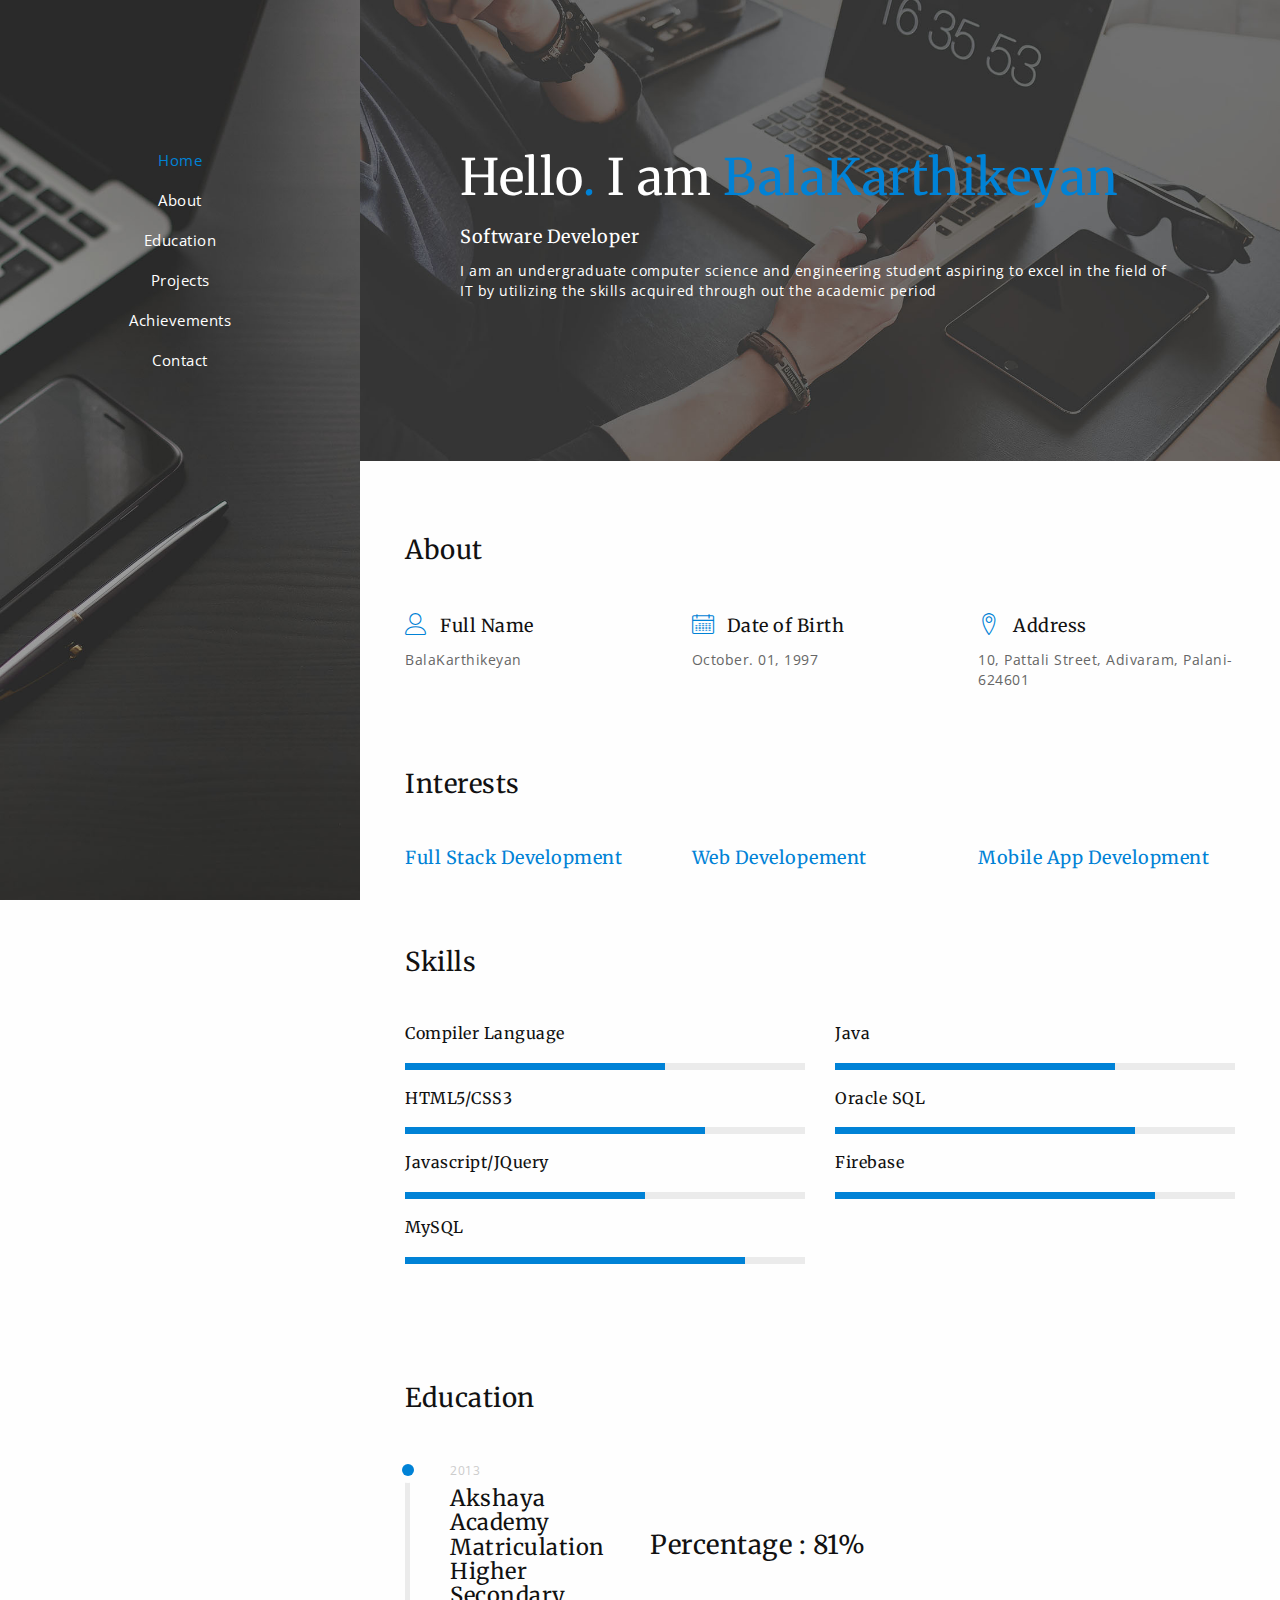
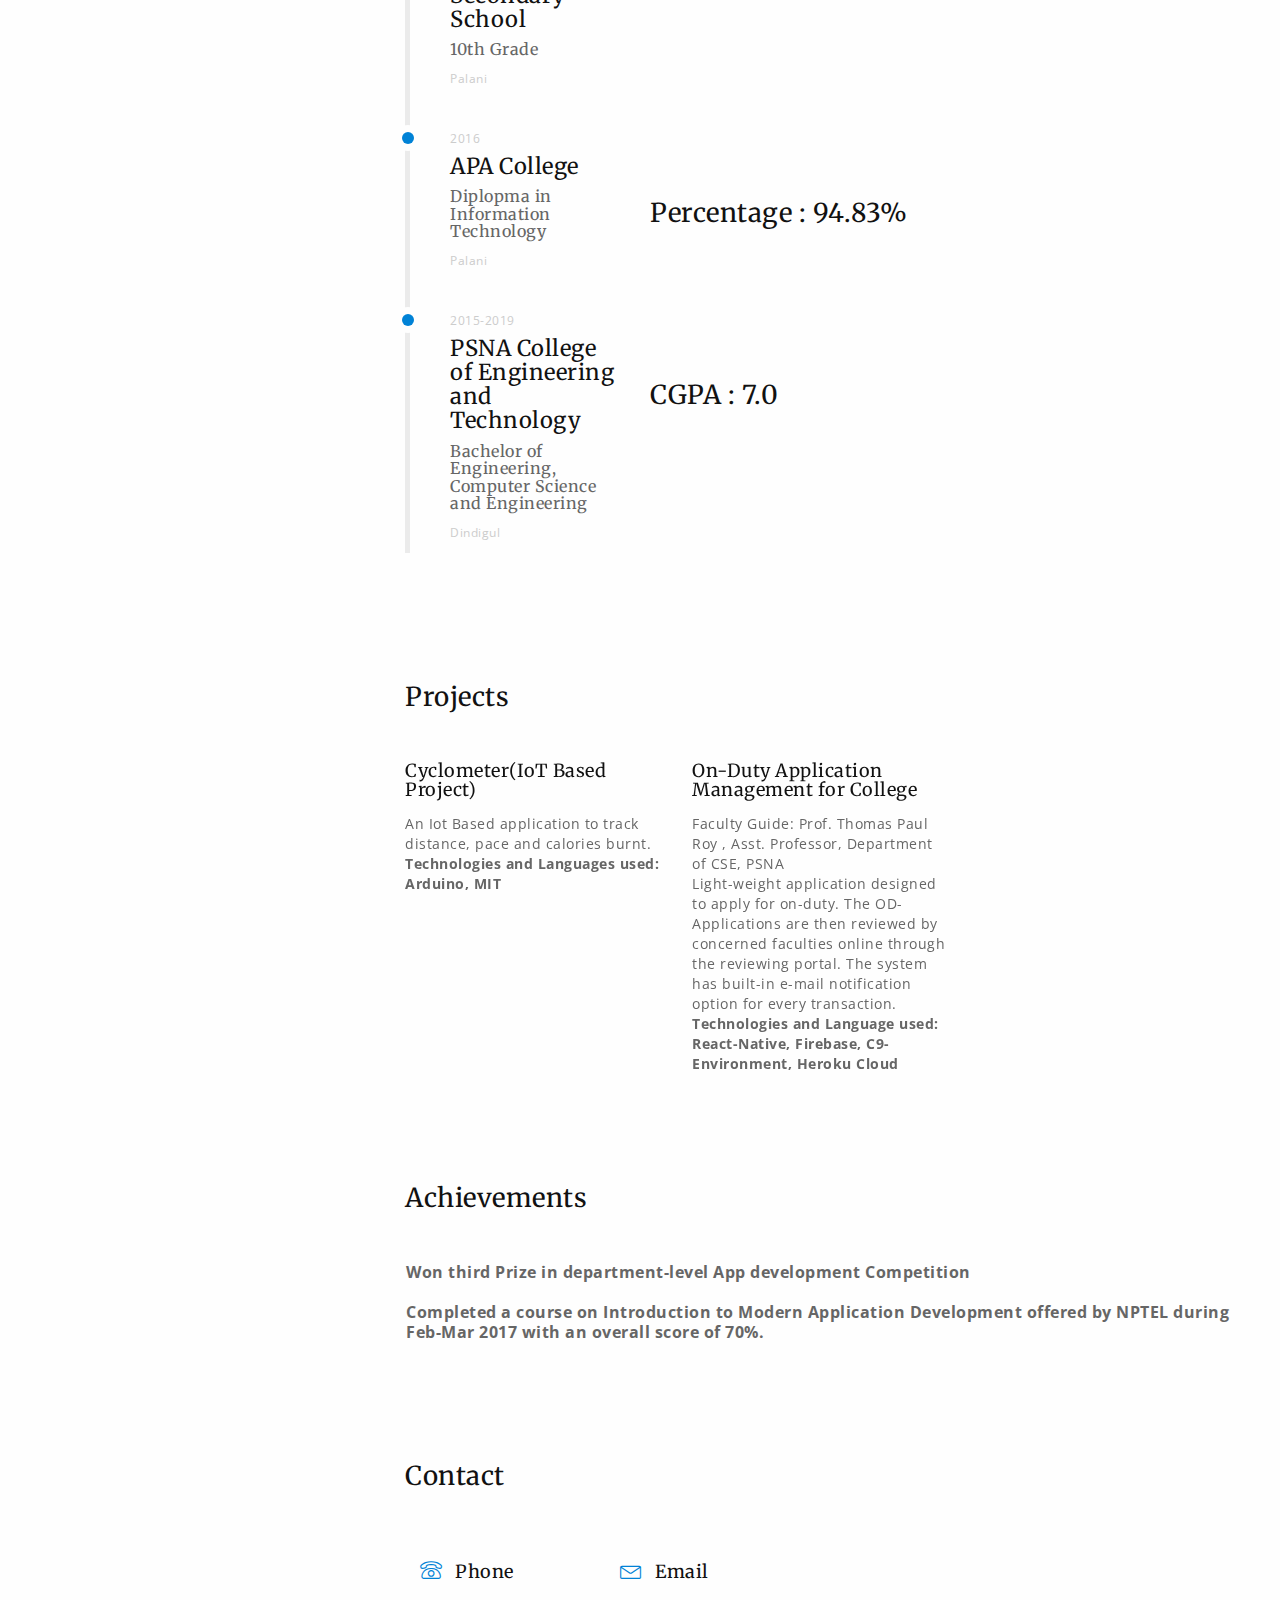
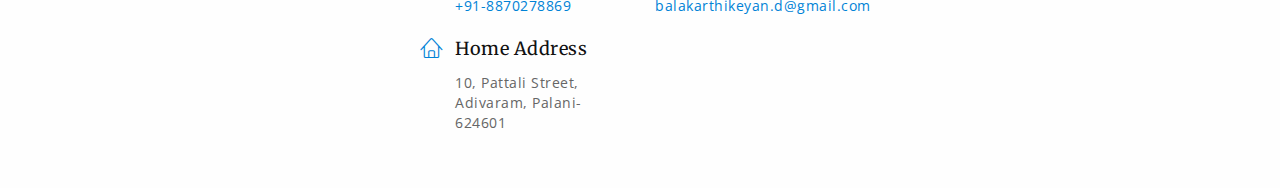
==== index.html @ 930b48aa "Add files via upload" ====
<!DOCTYPE html>
<html lang="en">

<head>

<meta charset="utf-8">
<meta http-equiv="X-UA-Compatible" content="IE=edge">
<meta name="viewport" content="width=device-width, initial-scale=1">
<meta name="description" content="My Resume">

<!-- favicon -->
<link rel="icon" href="images/favicon.png">
<!-- page title -->
<title>BalaKarthikeyan Portfolio</title>
<!-- bootstrap css -->
<link href="css/bootstrap.min.css" rel="stylesheet">
<!-- css -->
<link href="css/style.css" rel="stylesheet">
<link href="css/animate.css" rel="stylesheet">
<link href="css/owl.carousel.css" rel="stylesheet">
<link href="css/owl.theme.css" rel="stylesheet">
<!-- fonts -->
<link href="https://fonts.googleapis.com/css?family=Merriweather" rel="stylesheet">
<link href="https://fonts.googleapis.com/css?family=Open+Sans:400,700" rel="stylesheet">
<link href="css/font-awesome.min.css" rel="stylesheet" type="text/css">
<link href='fonts/FontAwesome.otf' rel='stylesheet' type='text/css'>
<link rel="stylesheet" href="css/linear-icons.css">

<!-- HTML5 shim and Respond.js for IE8 support of HTML5 elements and media queries -->
<!-- WARNING: Respond.js doesn't work if you view the page via file:// -->
<!--[if lt IE 9]>
    <script src="https://oss.maxcdn.com/html5shiv/3.7.2/html5shiv.min.js"></script>
    <script src="https://oss.maxcdn.com/respond/1.4.2/respond.min.js"></script>
<![endif]-->

</head>

<body class="main-demo">

<!-- wrapper -->
<div id="wrapper">

<!-- side navigation -->
<div id="sidebar-wrapper">
    <ul class="sidebar-nav">
        <li class="sidebar-brand">
            <a href="#"><img src="images/my-img.jpg" alt=""></a>
        </li>
        <li class="active">
            <a class="menu-item page-scroll" href="#home">Home</a>
        </li>
        <li>
            <a class="menu-item page-scroll" href="#about">About</a>
        </li>
        <li>
            <a class="menu-item page-scroll" href="#education">Education</a>
        </li>
        
        <li>
            <a class="menu-item page-scroll" href="#journal">Projects</a>
        </li>
        <li>
            <a class="menu-item page-scroll" href="#journal">Achievements</a>
        </li>
        <li>
            <a class="menu-item page-scroll" href="#contact">Contact</a>
        </li>
        
    </ul>
</div>
<!-- / side navigation -->


<!-- content -->
<div id="page-content-wrapper" class="header">
    <div class="container-fluid">
        <!-- header -->
        <div id="top" data-toggle="top"></div>
        <a href="#menu-toggle" id="menu-toggle"><i class="lnr lnr-menu"></i></a>
        <header id="home">
            <div class="header-content">
                <h2>Hello<span class="text-primary">.</span> I am <span class="text-primary">BalaKarthikeyan</span></h2>
                <h5>Software Developer</h5>
                <p>I am an undergraduate computer science and engineering student aspiring to excel in the field of IT by utilizing the skills acquired through out the academic period</p>
            </div>
        </header>
        <!-- / header -->

        <!-- about -->
        <section id="about">
            <div class="container">
                <div class="page-header space-left">
                    <h3>About<span class="text-primary"></span></h3>
                </div>
                <div class="row">
                    <div class="col-md-4 feature-left space-bottom">
                        <div class="feature block">
                            <div class="feature-icon">
                                <i class="lnr lnr-user"></i>
                            </div>
                            <h5>Full Name</h5>
                        </div>
                        <p>BalaKarthikeyan</p>
                      </div><!-- / feature -->

                      <div class="col-md-4 feature-left space-bottom">
                        <div class="feature block">
                            <div class="feature-icon">
                                <i class="lnr lnr-calendar-full"></i>
                            </div>
                            <h5>Date of Birth</h5>
                        </div>
                        <p>October. 01, 1997</p>
                      </div><!-- / feature -->

                      <div class="col-md-4 feature-left space-bottom">
                        <div class="feature block">
                            <div class="feature-icon">
                                <i class="lnr lnr-map-marker"></i>
                            </div>
                            <h5>Address</h5>
                        </div>
                        <p>10, Pattali Street, Adivaram, Palani-624601</p>
                      </div><!-- / feature -->

                </div><!-- / row -->
                <!-- / features -->

                <!-- awards -->
                <div class="page-header space-left">
                    <h3>Interests<span class="text-primary"></span></h3>
                </div>
                <div class="row">
                    <div class="col-md-4">
                        <div class="award">
                            <h5 class="text-primary">Full Stack Development</h5>
                            
                        </div>
                    </div><!-- / award -->

                    <div class="col-md-4">
                        <div class="award">
                            <h5 class="text-primary">Web Developement</h5>
                            
                        </div>
                    </div><!-- / award -->

                    <div class="col-md-4">
                        <div class="award">
                            <h5 class="text-primary">Mobile App Development</h5>
                            
                        </div>
                    </div><!-- / award -->
                </div><!-- / row -->
                <!-- / awards -->

                <!-- facts -->
                
                <!-- / facts -->

                <!-- skills -->
                <div id="skills">
                    <div class="page-header space-left">
                        <h3>Skills<span class="text-primary"></span></h3>
                    </div>
                    <div class="row">
                        <!-- progress-bars left -->
                        <div class="col-sm-6">
                            <h6 class="progress-title">Compiler Language</h6>
                            <div class="progress">
                                <div class="progress-bar progress-bar-primary animated fadeInLeft" role="progressbar" aria-valuenow="90" aria-valuemin="0" aria-valuemax="100" style="width: 65%">
                                </div>
                            </div><!-- / progress -->

                            <h6 class="progress-title">HTML5/CSS3</h6>
                            <div class="progress">
                                <div class="progress-bar progress-bar-primary animated fadeInLeft" role="progressbar" aria-valuenow="85" aria-valuemin="0" aria-valuemax="100" style="width: 75%">
                                </div>
                            </div><!-- / progress -->

                            <h6 class="progress-title">Javascript/JQuery</h6>
                            <div class="progress">
                                <div class="progress-bar progress-bar-primary animated fadeInLeft" role="progressbar" aria-valuenow="85" aria-valuemin="0" aria-valuemax="100" style="width: 60%">
                                </div>
                            </div><!-- / progress -->
                            <h6 class="progress-title">MySQL</h6>
                            <div class="progress">
                                <div class="progress-bar progress-bar-primary animated fadeInLeft" role="progressbar" aria-valuenow="85" aria-valuemin="0" aria-valuemax="100" style="width: 85%">
                                </div>
                            </div><!-- / progress -->
                        </div>
                        <!-- / progress-bars left -->

                        <!-- progress-bars right -->
                        <div class="col-sm-6">
                            <h6 class="progress-title">Java</h6>
                            <div class="progress">
                                <div class="progress-bar progress-bar-primary animated fadeInLeft" role="progressbar" aria-valuenow="70" aria-valuemin="0" aria-valuemax="100" style="width: 70%">
                                </div>
                            </div><!-- / progress -->

                  

                            <h6 class="progress-title">Oracle SQL</h6>
                            <div class="progress">
                                <div class="progress-bar progress-bar-primary animated fadeInLeft" role="progressbar" aria-valuenow="85" aria-valuemin="0" aria-valuemax="100" style="width: 75%">
                                </div>
                            </div>
							
							
							
                            <h6 class="progress-title">Firebase</h6>
                            <div class="progress">
                                <div class="progress-bar progress-bar-primary animated fadeInLeft" role="progressbar" aria-valuenow="60" aria-valuemin="0" aria-valuemax="100" style="width: 80%">
                                </div>
                            </div><!-- / progress -->
                        </div>
                        <!-- / progress-bars right -->
                    </div><!-- / row -->
                </div>
                <!-- / skills -->
            </div><!-- / container -->
        </section>
        <!-- / about -->

        <!-- education -->
        <section id="education">
            <div class="container">
                <div class="page-header">
                    <h3>Education<span class="text-primary"></span></h3>
                </div>
                <div class="timeline  border-color">

                    <div class="timeline-item">
                        <div class="timeline-point  off-timeline-point  point-color"></div>
                        <div class="row">
                            <div class="col-md-3 timeline-info">
                                <p class="timeline-date">2013</p>
                                <h4 class="timeline-com">Akshaya Academy Matriculation Higher Secondary School</h4>
                                <h6 class="timeline-role">10th Grade</h6>
                                <p class="timeline-location">Palani</p>
                            </div><!-- / timeline-info -->
                            <div class="col-md-9 timeline-details">
                                <p><br><br><br>
                                <h3>Percentage : 81%</h3>
                                </p>
                            </div><!-- / timeline-details -->
                        </div><!-- / row -->
                    </div><!-- / timeline-item -->

                    <div class="timeline-item">
                        <div class="timeline-point  off-timeline-point  point-color"></div>
                        <div class="row">
                            <div class="col-md-3 timeline-info">
                                <p class="timeline-date">2016</p>
                                <h4 class="timeline-com">APA College</h4>
                                <h6 class="timeline-role">Diplopma in Information Technology</h6>
                                <p class="timeline-location">Palani</p>
                            </div><!-- / timeline-info -->
                            <div class="col-md-9 timeline-details">
                                <p><br><br><br>
                                    <h3>Percentage : 94.83%</h3>
                                </p>
                            </div><!-- / timeline-details -->
                        </div><!-- / row -->
                    </div><!-- / timeline-item -->

                    <div class="timeline-item">
                        <div class="timeline-point  off-timeline-point  point-color"></div>
                        <div class="row">
                            <div class="col-md-3 timeline-info">
                                <p class="timeline-date">2015-2019</p>
                                <h4 class="timeline-com">PSNA College of Engineering and Technology</h4>
                                <h6 class="timeline-role">Bachelor of Engineering, Computer Science and Engineering</h6>
                                <p class="timeline-location">Dindigul</p>
                            </div><!-- / timeline-info -->
                            <div class="col-md-9 timeline-details">
                                <p><br><br><br>
                                    <h3>CGPA : 7.0</h3>
                                </p>
                            </div><!-- / timeline-details -->
                        </div><!-- / row -->
                    </div><!-- / timeline-item -->

                </div><!-- / timeline -->
            </div><!-- / container -->
        </section>
        <!-- / education -->

        


        <!-- journal -->
        <section id="journal">
            <div class="container">
                <div class="page-header space-left">
                    <h3>Projects<span class="text-primary"></span></h3>
                </div>
                <div id="posts-carousel" class="owl-carousel">
                    <div class="blog block carousel-post">
                        
                        <h5>Cyclometer(IoT Based Project)</h5>
                        <p>An Iot Based application to track distance, pace and calories burnt.
                            <br><b>Technologies and Languages used: Arduino, MIT </b>
                            </p>
                        
                    </div><!-- / carousel-post -->

                    <div class="blog block carousel-post">
                        <h5>On-Duty Application Management for College</h5>
                        <p> Faculty Guide: Prof. Thomas Paul Roy , Asst. Professor, Department of CSE, PSNA<br>
                            Light-weight application designed to apply for on-duty. The OD-Applications are then reviewed by concerned faculties online through the reviewing portal. The system has built-in e-mail notification option for every transaction.
                            <br><b>Technologies and Language used: React-Native, Firebase, C9-Environment, Heroku Cloud</b>
                        </p>
                    
                    </div><!-- / carousel-post -->

                    
                </div><!-- / posts-carousel -->
            </div><!-- / container -->
        </section>
        <!-- / journal -->

        <section id="Achievements">
            <div class="container">
                <div class="page-header space-left">
                    <h3>Achievements<span class="text-primary"></span></h3>
                </div>
                    <ul type="bullet">
                        <li><b>Won third Prize in department-level App development Competition</li>
                        <br>
                        <li>Completed a course on Introduction to Modern Application Development offered by NPTEL during Feb-Mar 2017 with an overall score of <b>70%.</b></li>
                    </ul>
            </div><!-- / container -->
        </section>

        <!-- contact -->
        <section id="contact">
            <div class="container">
                <div class="page-header space-left">
                    <h3>Contact<span class="text-primary"></span></h3>
                </div>
                <div class="row">
                    <div class="col-md-6 space-bottom">
                       

                        

                        <div class="row">
                            <div class="col-sm-6 feature-left space-top">
                                <div class="feature block">
                                    <div class="feature-icon">
                                        <i class="lnr lnr-phone"></i>
                                    </div>
                                    <h5>Phone</h5>
                                    <a href="tel:+918870278869">+91-8870278869</a>
                                </div><!-- / feature-block -->
                            </div><!-- / col-md-6 feature-left -->

                            <div class="col-sm-6 feature-left space-top">
                                <div class="feature block">
                                    <div class="feature-icon">
                                        <i class="lnr lnr-envelope"></i>
                                    </div>
                                    <h5>Email</h5>
                                    <a href="mailto:balakarthikeyan.d@gmail.com" class="contact-info-text">balakarthikeyan.d@gmail.com</a>
                                </div><!-- / feature-block -->
                            </div><!-- / col-md-6 feature-left -->
                        </div><!-- / row -->

                        <div class="row">
                            <div class="col-sm-6 feature-left space-top">
                                <div class="feature block">
                                    <div class="feature-icon">
                                        <i class="lnr lnr-home"></i>
                                    </div>
                                    <h5>Home Address</h5>
                                    <p>10, Pattali Street, Adivaram, Palani-624601</p>
                                </div><!-- / feature-block -->
                            </div><!-- / col-md-6 feature-left -->

                            
                        </div><!-- / row -->
                
                    </div><!-- / col-md-6 -->

                    <div class="col-md-6">
                        <!-- contact form-->
                        <!-- / contact form -->
                    </div><!-- / col-md-6 -->
                </div><!-- / row -->
            </div><!-- / container -->
        </section>
        <!-- / contact -->

        <footer>
            <div class="container">
                
                    <span class="social pull-right">
                       
                    </span>
                </p>
            </div><!-- / container -->
        </footer><!-- / light-footer -->

        <!-- scroll to top -->
        <a href="#top" class="scroll-to-top page-scroll is-hidden" data-nav-status="toggle"><i class="fa fa-angle-up"></i></a>
        <!-- / scroll to top -->

    </div><!-- / container-fluid -->
</div><!-- / page-content-wrapper -->

</div><!-- / wrapper -->

<!-- javascript -->
<script src="js/jquery.min.js"></script>
<script src="js/bootstrap.min.js"></script>
<script src="js/jquery.easing.min.js"></script>

<!-- menu toggle script -->
<script>
    $("#menu-toggle").click(function(e) {
        e.preventDefault();
        $("#wrapper").toggleClass("toggled");
    });
</script>
<!-- / menu toggle script -->

<!-- nav scroll -->
<script src="js/scrolling-nav.js"></script>
<script>
$(".sidebar-nav a").on("click", function(){
   $(".sidebar-nav").find(".active").removeClass("active");
   $(this).parent().addClass("active");
});
</script>
<!-- / nav scroll -->

<!-- contact form -->
<script src="js/validator.min.js" type="text/javascript"></script>
<script src="js/form-scripts.js" type="text/javascript"></script>
<!-- / contact form -->

<!-- facts counter -->
<script src="js/jquery.countTo.js"></script>
 <script type="text/javascript">
      $('.timer').countTo({
        refreshInterval: 60,
        formatter: function (value, options) {
          return value.toFixed(options.decimals);
        },
      });
</script>
<!-- / facts counter -->

<!-- portfolio script -->
<script src="js/jquery.shuffle.min.js"></script>
<script src="js/custom.js"></script>
<!-- / portfolio script -->

<!-- posts carousel -->
<script src="js/owl.carousel.min.js"></script>
<script>
    $(document).ready(function() {
      $("#posts-carousel").owlCarousel({
        items : 3,
        itemsDesktop : [1199,3],
        itemsDesktopSmall : [979,3]
      });

    });
</script>
<!-- / posts carousel -->

<!-- hide nav -->
<script src="js/hide-nav.js"></script>
<!-- / hide nav -->

<!-- / javascript -->
</body>

</html>
---- css/style.css ----
/* Typography */
h1, h2, h3, h4, h5, h6 {
  color: #111111;
  font-family: "Merriweather", serif;
  font-weight: 400;
  letter-spacing: 0.5px;
  margin-top: 0;
}

h1 {
  font-size: 36px;
  margin-bottom: 24px;
}

h2 {
  font-size: 30px;
  margin-bottom: 22px;
}

h3 {
  font-size: 26px;
  margin-bottom: 20px;
}

h4 {
  font-size: 22px;
  margin-bottom: 18px;
}

h5 {
  font-size: 18px;
  margin-bottom: 14px;
}

h6 {
  font-size: 16px;
  margin-bottom: 12px;
}

a {
  color: #0082d6;
  -moz-transition: 0.2s ease-in;
  -o-transition: 0.2s ease-in;
  -webkit-transition: 0.2s ease-in;
  -ms-transition: 0.2s ease-in;
  transition: 0.2s ease-in;
  letter-spacing: 0.5px;
  font-weight: 400;
  outline: 0 !important;
}
a:hover, a:active, a:focus {
  color: #0266a7;
  text-decoration: none;
}

p {
  font-family: "Open Sans", sans-serif;
  font-weight: 400;
  font-size: 14px;
  line-height: 20px;
  color: #666666;
  letter-spacing: 0.5px;
  margin-bottom: 10px;
}

ul {
  list-style: none;
  padding: 0;
}

ul, ol {
  padding-left: 16px;
  margin-top: 0;
  margin-bottom: 20px;
}

.list-featured {
  list-style: none;
  padding: 0;
}

.list-featured li {
  position: relative;
  padding-left: 14px;
  margin-bottom: 7px;
}

.list-featured li:before {
  position: absolute;
  display: block;
  content: "";
  width: 6px;
  height: 6px;
  border-radius: 50%;
  left: 0;
  top: 7px;
  background-color: #0082d6;
}

ol li {
  margin-bottom: 7px;
}

li {
  color: #666666;
  font-size: 16px;
  line-height: 20px;
  letter-spacing: 0.5px;
}

blockquote {
  border-left: 5px solid #ebebeb;
}

blockquote p {
  font-size: 16px;
  font-weight: 400;
}

cite {
  color: #cccccc;
  font-size: 14px;
}

strong {
  font-weight: 700;
}

.text-uppercase {
  text-transform: uppercase;
}

.lead {
  font-size: 18px;
}

.text-sm {
  font-size: 12px;
}

.text-xs {
  font-size: 10px;
}

.text-left {
  text-align: left;
}

.text-center {
  text-align: center;
}

.text-right {
  text-align: right;
}

.text-default {
  color: #333333;
}

.text-primary {
  color: #0082d6;
}

.text-success {
  color: #26ae46;
}

.text-info {
  color: #0072bc;
}

.text-warning {
  color: #e98b1c;
}

.text-danger {
  color: #e80606;
}

.bg-default {
  color: white;
  background: #333333;
  padding: 3px 4px;
}

.bg-primary {
  color: white;
  background: #0082d6;
  padding: 3px 4px;
}

.bg-success {
  color: white;
  background: #26ae46;
  padding: 3px 4px;
}

.bg-info {
  color: white;
  background: #0072bc;
  padding: 3px 4px;
}

.bg-warning {
  color: white;
  background: #e98b1c;
  padding: 3px 4px;
}

.bg-danger {
  color: white;
  background: #e80606;
  padding: 3px 4px;
}

/* / End Typography */
/* Base CSS */
body {
  color: #666666;
  background: #fefefe;
  font-family: "Open Sans", sans-serif;
  font-weight: 400;
  font-size: 14px;
  line-height: 20px;
  letter-spacing: 0.5px;
  min-height: 500px;
}

html, body {
  height: 100%;
  margin: 0;
}

.row {
  margin-right: 0;
  margin-left: 0;
}

.container-fluid {
  padding: 0;
}

img {
  width: 100%;
  max-width: 100%;
  display: block;
  margin-left: auto;
  margin-right: auto;
}

.page-header {
  font-size: 30px;
  font-weight: 700;
  border: none;
  padding-top: 50px;
  margin: 0 0 20px 0;
}

.page-header.wsub {
  margin-bottom: 0;
}

.page-header.wsub h2 {
  margin-bottom: 0;
}

.sub-title {
  color: #111111;
  font-size: 24px;
  font-weight: 400;
}

.space-top {
  margin-top: 20px !important;
}

.space-top-2x {
  margin-top: 40px !important;
}

.space-bottom {
  margin-bottom: 20px !important;
}

.space-bottom-2x {
  margin-bottom: 40px !important;
}

.space-left {
  padding-left: 15px !important;
}

.space-left-2x {
  padding-left: 30px !important;
}

.space-right {
  padding-right: 15px !important;
}

.space-right-2x {
  padding-right: 30px !important;
}

.space-25 {
  margin: 12.5px 0;
  line-height: 0;
}

.space-50 {
  margin: 25px 0;
  line-height: 0;
}

.space-100 {
  margin: 50px 0;
  line-height: 0;
}

.space-200 {
  margin: 100px 0;
  line-height: 0;
}

.no-margin {
  margin: 0 !important;
}

.no-padding {
  padding: 0 !important;
}

a:focus {
  outline: none !important;
}

.btn {
  white-space: nowrap;
}

.btn-social {
  white-space: nowrap;
}

.btn-primary {
  color: #0082d6;
  background: transparent;
  border: 2px solid #0082d6;
  border-radius: 50px;
}

.btn:focus {
  outline: none !important;
}

.btn-social:focus {
  outline: none !important;
}

input:focus {
  outline: none !important;
}

/* Buttons */
.btn {
  font-weight: 400;
  font-size: 13px;
  letter-spacing: 0.5px;
  -moz-transition: 0.2s ease-in;
  -o-transition: 0.2s ease-in;
  -webkit-transition: 0.2s ease-in;
  -ms-transition: 0.2s ease-in;
  transition: 0.2s ease-in;
  border-radius: 0;
  padding: 9px 10px;
}

.btn span {
  margin-left: 10px;
  margin-right: 10px;
}

.btn:hover {
  background: transparent;
}

.btn:focus {
  background: transparent;
}

.btn-xl {
  font-size: 20px;
  padding: 9px 10px;
}

.btn-lg {
  font-size: 15px;
  padding: 10px 12px;
}

.btn-sm {
  font-size: 12px;
  padding: 7px 6px;
}

.btn-xs {
  font-size: 10px;
  padding: 5px 8px;
}

.btn-rounded {
  border-radius: 5px !important;
}

.btn-pill {
  border-radius: 50px !important;
}

.btn-circle {
  border-radius: 50% !important;
  height: 40px;
  width: 40px;
  padding: 3px !Important;
}

.btn-square {
  height: 40px;
  width: 40px;
  border-radius: 5px;
  padding: 3px !Important;
}

.btn-link {
  color: #0082d6;
}

.btn-link:hover {
  color: #0266a7;
  text-decoration: none;
}

.btn-link:focus {
  color: #0266a7;
  text-decoration: none;
}

/* Default Button */
.btn-default, .btn-default:active, .btn-default:focus {
  color: #333333;
  border: 2px solid #333333;
  background: transparent;
}

.btn-default:hover {
  color: white;
  background: #333333;
  border: 2px solid #333333;
}

.btn-default-filled, .btn-default-filled:active, .btn-default-filled:focus {
  color: white;
  background: #333333;
  border: 2px solid #333333;
}

.btn-default-filled:hover {
  color: white;
  background: #111111;
  border: 2px solid #111111;
}

/* / End Default Button */
/* Primary Button */
.btn-primary, .btn-primary:active, .btn-primary:focus {
  color: #0082d6;
  border: 2px solid #0082d6;
  background: transparent;
}

.btn-primary:hover {
  color: white;
  background: #0082d6;
  border: 2px solid #0082d6;
}

.btn-primary-filled, .btn-primary-filled:active, .btn-primary-filled:focus {
  color: white;
  background: #0082d6;
  border: 2px solid #0082d6;
}

.btn-primary-filled:hover {
  color: white;
  background: #0266a7;
  border: 2px solid #0266a7;
}

/* / End Primary Button */
/* Success Button */
.btn-success, .btn-success:active, .btn-success:focus {
  color: #26ae46;
  border: 2px solid #26ae46;
  background: transparent;
}

.btn-success:hover {
  color: white;
  background: #26ae46;
  border: 2px solid #26ae46;
}

.btn-success-filled, .btn-success-filled:active, .btn-success-filled:focus {
  color: white;
  background: #26ae46;
  border: 2px solid #26ae46;
}

.btn-success-filled:hover {
  color: white;
  background: #0c7d27;
  border: 2px solid #0c7d27;
}

/* / End Success Button */
/* Info Button */
.btn-info, .btn-info:active, .btn-info:focus {
  color: #0072bc;
  border: 2px solid #0072bc;
  background: transparent;
}

.btn-info:hover {
  color: white;
  background: #0072bc;
  border: 2px solid #0072bc;
}

.btn-info-filled, .btn-info-filled:active, .btn-info-filled:focus {
  color: white;
  background: #0072bc;
  border: 2px solid #0072bc;
}

.btn-info-filled:hover {
  color: white;
  background: #125988;
  border: 2px solid #125988;
}

/* / End Info Button */
/* Warning Button */
.btn-warning, .btn-warning:active, .btn-warning:focus {
  color: #e98b1c;
  border: 2px solid #e98b1c;
  background: transparent;
}

.btn-warning:hover {
  color: white;
  background: #e98b1c;
  border: 2px solid #e98b1c;
}

.btn-warning-filled, .btn-warning-filled:active, .btn-warning-filled:focus {
  color: white;
  background: #e98b1c;
  border: 2px solid #e98b1c;
}

.btn-warning-filled:hover {
  color: white;
  background: #c26b05;
  border: 2px solid #c26b05;
}

/* / End Warning Button */
/* Danger Button */
.btn-danger, .btn-danger:active, .btn-danger:focus {
  color: #e80606;
  border: 2px solid #e80606;
  background: transparent;
}

.btn-danger:hover {
  color: white;
  background: #e80606;
  border: 2px solid #e80606;
}

.btn-danger-filled, .btn-danger-filled:active, .btn-danger-filled:focus {
  color: white;
  background: #e80606;
  border: 2px solid #e80606;
}

.btn-danger-filled:hover {
  color: white;
  background: #c20303;
  border: 2px solid #c20303;
}

/* / End Danger Button */
/* Social Buttons */
.btn-social {
  font-size: 13px;
  padding: 8px 15px;
  letter-spacing: 0.5px;
  vertical-align: middle;
  -moz-transition: 0.2s ease-in;
  -o-transition: 0.2s ease-in;
  -webkit-transition: 0.2s ease-in;
  -ms-transition: 0.2s ease-in;
  transition: 0.2s ease-in;
}

.btn-social span {
  margin-left: 10px;
}

/* Facebook Button */
.btn-facebook, .btn-facebook:active, .btn-facebook:focus {
  color: #4e68a1;
  background: transparent;
  border: 2px solid #4e68a1;
}

.btn-facebook:hover {
  color: white !important;
  background: #4e68a1;
  border: 2px solid #4e68a1;
}

.btn-facebook-filled, .btn-facebook-filled:active, .btn-facebook-filled:focus {
  color: white;
  background: #4e68a1;
  border: 2px solid #4e68a1;
}

.btn-facebook-filled:hover {
  color: white;
  background: #3b4f7a;
  border: 2px solid #3b4f7a;
}

.btn-facebook-link, .btn-facebook-link:active, .btn-facebook-link:focus {
  color: #4e68a1;
  background: transparent;
  border: none;
}

.btn-facebook-link:hover {
  color: #3b4f7a;
}

/* / End Facebook Button */
/* Twitter Button */
.btn-twitter, .btn-twitter:active, .btn-twitter:focus {
  color: #65b5f2;
  background: transparent;
  border: 2px solid #65b5f2;
}

.btn-twitter:hover {
  color: white;
  background: #65b5f2;
  border: 2px solid #65b5f2;
}

.btn-twitter-filled, .btn-twitter-filled:active, .btn-twitter-filled:focus {
  color: white;
  background: #65b5f2;
  border: 2px solid #65b5f2;
}

.btn-twitter-filled:hover {
  color: white;
  background: #5294c6;
  border: 2px solid #5294c6;
}

.btn-twitter-filled:hover {
  color: white;
  background: #5294c6;
  border: 2px solid #5294c6;
}

.btn-twitter-link, .btn-twitter-link:active, .btn-twitter-link:focus {
  color: #65b5f2;
  background: transparent;
  border: none;
}

.btn-twitter-link:hover {
  color: #5294c6;
}

/* / End Twitter Button */
/* Google Button */
.btn-google, .btn-google:active, .btn-google:focus {
  color: #e05d4b;
  background: transparent;
  border: 2px solid #e05d4b;
}

.btn-google:hover {
  color: white;
  background: #e05d4b;
  border: 2px solid #e05d4b;
}

.btn-google-filled, .btn-google-filled:active, .btn-google-filled:focus {
  color: white;
  background: #e05d4b;
  border: 2px solid #e05d4b;
}

.btn-google-filled:hover {
  color: white;
  background: #b94c3d;
  border: 2px solid #b94c3d;
}

.btn-google-link, .btn-google-link:active, .btn-google-link:focus {
  color: #e05d4b;
  background: transparent;
  border: none;
}

.btn-google-link:hover {
  color: #b94c3d;
}

/* / End Google Button */
/* Linkedin Button */
.btn-linkedin, .btn-linkedin:active, .btn-linkedin:focus {
  color: #2083bc;
  background: transparent;
  border: 2px solid #2083bc;
}

.btn-linkedin:hover {
  color: white;
  background: #2083bc;
  border: 2px solid #2083bc;
}

.btn-linkedin-filled, .btn-linkedin-filled:active, .btn-linkedin-filled:focus {
  color: white;
  background: #2083bc;
  border: 2px solid #2083bc;
}

.btn-linkedin-filled:hover {
  color: white;
  background: #186592;
  border: 2px solid #186592;
}

.btn-linkedin-link, .btn-linkedin-link:active, .btn-linkedin-link:focus {
  color: #2083bc;
  background: transparent;
  border: none;
}

.btn-linkedin-link:hover {
  color: #186592;
}

/* / End Linkedin Button */
/* Pinterest Button */
.btn-pinterest, .btn-pinterest:active, .btn-pinterest:focus {
  color: #d2373b;
  background: transparent;
  border: 2px solid #d2373b;
}

.btn-pinterest:hover {
  color: white;
  background: #d2373b;
  border: 2px solid #d2373b;
}

.btn-pinterest-filled, .btn-pinterest-filled:active, .btn-pinterest-filled:focus {
  color: white;
  background: #d2373b;
  border: 2px solid #d2373b;
}

.btn-pinterest-filled:hover {
  color: white;
  background: #ad2c2f;
  border: 2px solid #ad2c2f;
}

.btn-pinterest-link, .btn-pinterest-link:active, .btn-pinterest-link:focus {
  color: #d2373b;
  background: transparent;
  border: none;
}

.btn-pinterest-link:hover {
  color: #ad2c2f;
}

/* / End Pinterest Button */
/* Dribbble Button */
.btn-dribbble, .btn-dribbble:active, .btn-dribbble:focus {
  color: #ec5f94;
  background: transparent;
  border: 2px solid #ec5f94;
}

.btn-dribbble:hover {
  color: white;
  background: #ec5f94;
  border: 2px solid #ec5f94;
}

.btn-dribbble-filled, .btn-dribbble-filled:active, .btn-dribbble-filled:focus {
  color: white;
  background: #ec5f94;
  border: 2px solid #ec5f94;
}

.btn-dribbble-filled:hover {
  color: white;
  background: #b4446e;
  border: 2px solid #b4446e;
}

.btn-dribbble-link, .btn-dribbble-link:active, .btn-dribbble-link:focus {
  color: #ec5f94;
  background: transparent;
  border: none;
}

.btn-dribbble-link:hover {
  color: #b4446e;
}

/* / End Dribbble Button */
/* / End Social Buttons */
/* Checkboxes */
.checkbox {
  padding-left: 10px;
}

.checkbox label {
  display: inline-block;
  position: relative;
  padding-left: 20px;
  width: 25px;
  height: 25px;
}

.checkbox label span {
  margin-top: 2px;
  position: absolute;
  white-space: nowrap;
}

.checkbox label::before {
  content: "";
  display: inline-block;
  position: absolute;
  width: 25px;
  height: 25px;
  left: 0;
  margin-left: -20px;
  border: 2px solid #cccccc;
  border-radius: 5px;
  background-color: white;
  -webkit-transition: border 0.15s ease-in-out, color 0.15s ease-in-out;
  -o-transition: border 0.15s ease-in-out, color 0.15s ease-in-out;
  transition: border 0.15s ease-in-out, color 0.15s ease-in-out;
}

.checkbox label::after {
  display: inline-block;
  position: absolute;
  width: 25px;
  height: 25px;
  left: 0;
  top: 0;
  margin-left: -17px;
  padding-left: 3px;
  padding-top: 3px;
  font-size: 14px;
  color: #333333;
}

.checkbox + .checkbox, .radio + .radio {
  margin-top: 0;
}

.checkbox input[type="checkbox"] {
  opacity: 0;
}

.checkbox input[type="checkbox"]:checked + label::after {
  font-family: 'FontAwesome';
  content: "\f00c";
}

.checkbox input[type="checkbox"]:disabled + label {
  opacity: 0.3;
}

.checkbox input[type="checkbox"]:disabled + label::before {
  background-color: #ebebeb;
  cursor: not-allowed;
}

.checkbox.checkbox-circle label::before {
  border-radius: 50%;
}

.checkbox.checkbox-inline {
  margin-top: 0;
}

.checkbox-default input[type="checkbox"]:checked + label::before {
  background-color: #333333;
  border-color: #333333;
}

.checkbox-default input[type="checkbox"]:checked + label::after {
  color: white;
}

.checkbox-default label {
  color: #333333;
}

.checkbox-primary input[type="checkbox"]:checked + label::before {
  background-color: #0082d6;
  border-color: #0082d6;
}

.checkbox-primary input[type="checkbox"]:checked + label::after {
  color: white;
}

.checkbox-primary label {
  color: #0082d6;
}

.checkbox-success input[type="checkbox"]:checked + label::before {
  background-color: #26ae46;
  border-color: #26ae46;
}

.checkbox-success input[type="checkbox"]:checked + label::after {
  color: white;
}

.checkbox-success label {
  color: #26ae46;
}

.checkbox-info input[type="checkbox"]:checked + label::before {
  background-color: #0072bc;
  border-color: #0072bc;
}

.checkbox-info input[type="checkbox"]:checked + label::after {
  color: white;
}

.checkbox-info label {
  color: #0072bc;
}

.checkbox-warning input[type="checkbox"]:checked + label::before {
  background-color: #e98b1c;
  border-color: #e98b1c;
}

.checkbox-warning input[type="checkbox"]:checked + label::after {
  color: white;
}

.checkbox-warning label {
  color: #e98b1c;
}

.checkbox-danger input[type="checkbox"]:checked + label::before {
  background-color: #e80606;
  border-color: #e80606;
}

.checkbox-danger input[type="checkbox"]:checked + label::after {
  color: white;
}

.checkbox-danger label {
  color: #e80606;
}

/* / End Checkboxes */
/* Radio Buttons */
.radio {
  padding-left: 10px;
}

.radio label {
  display: inline-block;
  position: relative;
  padding-left: 20px;
  width: 25px;
  height: 25px;
}

.radio label span {
  margin-top: 2px;
  position: absolute;
  white-space: nowrap;
}

.radio label::before {
  content: "";
  display: inline-block;
  position: absolute;
  width: 25px;
  height: 25px;
  left: 0;
  margin-left: -20px;
  border: 3px solid #cccccc;
  border-radius: 50%;
  background-color: white;
  -webkit-transition: border 0.15s ease-in-out;
  -o-transition: border 0.15s ease-in-out;
  transition: border 0.15s ease-in-out;
}

.radio label::after {
  display: inline-block;
  position: absolute;
  content: " ";
  width: 11px;
  height: 11px;
  left: 7px;
  top: 7px;
  margin-left: -20px;
  border-radius: 50%;
  background-color: #cccccc;
  -webkit-transform: scale(0, 0);
  -ms-transform: scale(0, 0);
  -o-transform: scale(0, 0);
  transform: scale(0, 0);
  -webkit-transition: -webkit-transform 0.1s cubic-bezier(0.8, -0.33, 0.2, 1.33);
  -moz-transition: -moz-transform 0.1s cubic-bezier(0.8, -0.33, 0.2, 1.33);
  -o-transition: -o-transform 0.1s cubic-bezier(0.8, -0.33, 0.2, 1.33);
  transition: transform 0.1s cubic-bezier(0.8, -0.33, 0.2, 1.33);
}

.radio input[type="radio"] {
  opacity: 0;
}

.radio input[type="radio"]:checked + label::after {
  -webkit-transform: scale(1, 1);
  -ms-transform: scale(1, 1);
  -o-transform: scale(1, 1);
  transform: scale(1, 1);
}

.radio input[type="radio"]:disabled + label {
  opacity: 0.3;
}

.radio input[type="radio"]:disabled + label::before {
  cursor: not-allowed;
}

.radio.radio-inline {
  margin-top: 0;
}

.radio-default input[type="radio"] + label::after {
  background-color: #333333;
}

.radio-default input[type="radio"]:checked + label::before {
  border-color: #333333;
}

.radio-default input[type="radio"]:checked + label::after {
  background-color: #333333;
}

.radio-default label {
  color: #333333;
}

.radio-primary input[type="radio"] + label::after {
  background-color: #0082d6;
}

.radio-primary input[type="radio"]:checked + label::before {
  border-color: #0082d6;
}

.radio-primary input[type="radio"]:checked + label::after {
  background-color: #0082d6;
}

.radio-primary label {
  color: #0082d6;
}

.radio-success input[type="radio"] + label::after {
  background-color: #26ae46;
}

.radio-success input[type="radio"]:checked + label::before {
  border-color: #26ae46;
}

.radio-success input[type="radio"]:checked + label::after {
  background-color: #26ae46;
}

.radio-success label {
  color: #26ae46;
}

.radio-info input[type="radio"] + label::after {
  background-color: #0072bc;
}

.radio-info input[type="radio"]:checked + label::before {
  border-color: #0072bc;
}

.radio-info input[type="radio"]:checked + label::after {
  background-color: #0072bc;
}

.radio-info label {
  color: #0072bc;
}

.radio-warning input[type="radio"] + label::after {
  background-color: #e98b1c;
}

.radio-warning input[type="radio"]:checked + label::before {
  border-color: #e98b1c;
}

.radio-warning input[type="radio"]:checked + label::after {
  background-color: #e98b1c;
}

.radio-warning label {
  color: #e98b1c;
}

.radio-danger input[type="radio"] + label::after {
  background-color: #e80606;
}

.radio-danger input[type="radio"]:checked + label::before {
  border-color: #e80606;
}

.radio-danger input[type="radio"]:checked + label::after {
  background-color: #e80606;
}

.radio-danger label {
  color: #e80606;
}

/* / End Radio Buttons */
/* Button Groups */
.btn-group-xl > .btn {
  font-size: 20px;
  padding: 9px 10px;
  border-radius: 5px;
}

.btn-group-lg > .btn {
  font-size: 15px;
  padding: 10px 12px;
  border-radius: 5px;
}

.btn-group > .btn {
  border-radius: 5px;
}

.btn-group-sm > .btn {
  font-size: 12px;
  padding: 5px 4px;
  border-radius: 5px;
}

.btn-group-xs > .btn {
  font-size: 10px;
  padding: 3px;
  border-radius: 5px;
}

/* / End Button Groups */
/* Dropdown Buttons */
.dropdown-buttons {
  display: inline-block;
  position: relative;
}

.dropdown-buttons .btn-group > .btn {
  padding-left: 17px;
}

.dropdown-buttons .dropdown-icon {
  margin: 0 2px 0 10px;
}

.dropdown-buttons .btn {
  border-radius: 0;
}

.dropdown-menu {
  position: absolute;
  top: 100%;
  left: 0;
  z-index: 1000;
  display: none;
  float: left;
  min-width: 160px;
  padding: 0;
  margin: 5px 0 0 0;
  background-color: #f7f7f7;
  -webkit-background-clip: padding-box;
  background-clip: padding-box;
  border: none;
  border-radius: 5px;
  -webkit-box-shadow: 0 6px 12px rgba(0, 0, 0, 0.175);
  box-shadow: 0 6px 12px rgba(0, 0, 0, 0.175);
}

.dropdown-menu > li > a {
  color: #666666;
}

.dropdown-menu > li > a:hover {
  color: white;
  background: #cccccc;
}

.dropdown-menu .divider {
  height: 2px;
  margin: 3px 0;
  background-color: #ebebeb;
}

.btn-group.open .dropdown-toggle {
  -webkit-box-shadow: none;
  box-shadow: none;
}

.btn-default.active.focus, .btn-default.active:focus, .btn-default.active:hover, .btn-default:active.focus, .btn-default:active:focus, .btn-default:active:hover, .open > .dropdown-toggle.btn-default.focus, .open > .dropdown-toggle.btn-default:focus, .open > .dropdown-toggle.btn-default:hover {
  color: white;
  background-color: #333333;
  border-color: #333333;
}

.btn-default.active, .btn-default:active, .open > .dropdown-toggle.btn-default {
  color: white;
  background-color: #333333;
  border-color: #333333;
}

.btn-primary.active.focus, .btn-primary.active:focus, .btn-primary.active:hover, .btn-primary:active.focus, .btn-primary:active:focus, .btn-primary:active:hover, .open > .dropdown-toggle.btn-primary.focus, .open > .dropdown-toggle.btn-primary:focus, .open > .dropdown-toggle.btn-primary:hover {
  color: white;
  background-color: #0082d6;
  border-color: #0082d6;
}

.btn-primary.active, .btn-primary:active, .open > .dropdown-toggle.btn-primary {
  color: white;
  background-color: #0082d6;
  border-color: #0082d6;
}

.btn-success.active.focus, .btn-success.active:focus, .btn-success.active:hover, .btn-success:active.focus, .btn-success:active:focus, .btn-success:active:hover, .open > .dropdown-toggle.btn-success.focus, .open > .dropdown-toggle.btn-success:focus, .open > .dropdown-toggle.btn-success:hover {
  color: white;
  background-color: #26ae46;
  border-color: #26ae46;
}

.btn-success.active, .btn-success:active, .open > .dropdown-toggle.btn-success {
  color: white;
  background-color: #26ae46;
  border-color: #26ae46;
}

.btn-info.active.focus, .btn-info.active:focus, .btn-info.active:hover, .btn-info:active.focus, .btn-info:active:focus, .btn-info:active:hover, .open > .dropdown-toggle.btn-info.focus, .open > .dropdown-toggle.btn-info:focus, .open > .dropdown-toggle.btn-info:hover {
  color: white;
  background-color: #0072bc;
  border-color: #0072bc;
}

.btn-info.active, .btn-info:active, .open > .dropdown-toggle.btn-info {
  color: white;
  background-color: #0072bc;
  border-color: #0072bc;
}

.btn-warning.active.focus, .btn-warning.active:focus, .btn-warning.active:hover, .btn-warning:active.focus, .btn-warning:active:focus, .btn-warning:active:hover, .open > .dropdown-toggle.btn-warning.focus, .open > .dropdown-toggle.btn-warning:focus, .open > .dropdown-toggle.btn-warning:hover {
  color: white;
  background-color: #e98b1c;
  border-color: #e98b1c;
}

.btn-warning.active, .btn-warning:active, .open > .dropdown-toggle.btn-warning {
  color: white;
  background-color: #e98b1c;
  border-color: #e98b1c;
}

.btn-danger.active.focus, .btn-danger.active:focus, .btn-danger.active:hover, .btn-danger:active.focus, .btn-danger:active:focus, .btn-danger:active:hover, .open > .dropdown-toggle.btn-danger.focus, .open > .dropdown-toggle.btn-danger:focus, .open > .dropdown-toggle.btn-danger:hover {
  color: white;
  background-color: #e80606;
  border-color: #e80606;
}

.btn-danger.active, .btn-danger:active, .open > .dropdown-toggle.btn-danger {
  color: white;
  background-color: #e80606;
  border-color: #e80606;
}

/* / End Dropdown Buttons */
/* / End Buttons */
/* End Base CSS */
/* Main Demo */
.main-demo header h2, .main-demo header h5, .main-demo header p {
  color: white;
}

.main-demo .sidebar-nav li.active a {
  color: #0082d6;
}

.main-demo .sidebar-nav li.active a:hover {
  color: #0266a7;
}

.main-demo .sidebar-nav a.menu-item {
  color: white;
}

.main-demo .sidebar-nav a:hover {
  color: #0266a7;
}

.main-demo .menu-footer h6 {
  color: white;
}

.main-demo #sidebar-wrapper {
  background: url("../images/sidebar-nav-bg.jpg");
  background-repeat: no-repeat;
  background-size: cover;
  background-position: center;
}

.main-demo .menu-footer {
  background: transparent;
}

.main-demo header {
  background: url("../images/header-bg.jpg");
  background-repeat: no-repeat;
  background-size: cover;
  background-position: center;
}

.main-demo.icon-nav .sidebar-nav a.menu-item {
  color: white;
  padding: 14px 10px;
}

/* End Main Demo */
/* Side Navigation */
#wrapper {
  padding-left: 0;
  -webkit-transition: all 0.5s ease;
  -moz-transition: all 0.5s ease;
  -o-transition: all 0.5s ease;
  transition: all 0.5s ease;
}

#wrapper.toggled {
  padding-left: 360px;
}

#sidebar-wrapper {
  z-index: 999;
  position: fixed;
  left: 360px;
  width: 0;
  height: 100%;
  margin-left: -360px;
  overflow-y: auto;
  background: #f7f7f7;
  -webkit-transition: all 0.5s ease;
  -moz-transition: all 0.5s ease;
  -o-transition: all 0.5s ease;
  transition: all 0.5s ease;
}

#wrapper.toggled #sidebar-wrapper {
  width: 360px;
}

#page-content-wrapper {
  width: 100%;
  position: absolute;
}

#wrapper.toggled #page-content-wrapper {
  position: absolute;
  margin-right: -360px;
}

.sidebar-nav {
  position: absolute;
  top: 0;
  width: 100%;
  margin: 0;
  padding: 0;
  list-style: none;
}

.sidebar-nav li {
  text-align: center;
}

.sidebar-nav li.active a {
  color: #0082d6;
}

.sidebar-nav li.active a:hover {
  color: #0266a7;
}

.sidebar-nav a.menu-item {
  display: block;
  text-decoration: none;
  color: #666666;
  font-size: 15px;
  font-weight: 400;
  padding: 10px;
}

.sidebar-nav a:hover {
  text-decoration: none;
  color: #0266a7;
}

.sidebar-nav > .sidebar-brand {
  color: #0082d6;
  font-size: 30px;
  font-weight: bold;
  margin: 10px auto;
  padding: 60px 0;
  max-width: 150px;
}

.sidebar-nav > .sidebar-brand a {
  color: #0082d6;
}

.sidebar-nav > .sidebar-brand a:hover {
  color: #0266a7;
  background: none;
}

.sidebar-nav > .sidebar-brand img {
  border-radius: 100%;
}

#menu-toggle {
  display: none;
  font-size: 35px;
  z-index: 9999;
}

.menu-footer {
  width: 360px;
  position: fixed;
  bottom: 0;
  margin-top: 30px;
  margin-bottom: 15px;
  text-align: center;
  background: #f7f7f7;
}

.menu-footer h6 {
  font-size: 14px;
}

.menu-footer i {
  padding-right: 10px;
}

.menu-footer a {
  padding: 0 5px;
  font-size: 10px;
  font-weight: 700;
}

.menu-footer p {
  color: #666666;
  font-size: 14px;
  margin: 10px 0;
}

/* End Side Navigation */
/* Icon Navigation */
.icon-nav #wrapper.toggled {
  padding-left: 50px;
}

.icon-nav #sidebar-wrapper {
  z-index: 999;
  position: fixed;
  left: 50px;
  width: 0;
  height: 100%;
  margin-left: -50px;
  overflow-y: auto;
  -webkit-transition: all 0.5s ease;
  -moz-transition: all 0.5s ease;
  -o-transition: all 0.5s ease;
  transition: all 0.5s ease;
}

.icon-nav #wrapper.toggled #sidebar-wrapper {
  width: 50px;
}

.icon-nav #wrapper.toggled #page-content-wrapper {
  position: absolute;
  margin-right: -50px;
}

.icon-nav .sidebar-nav > .sidebar-brand {
  max-width: 30px;
}

.icon-nav .sidebar-nav li.active a {
  color: white;
  background-color: #0082d6;
}

.icon-nav .sidebar-nav li.active a:hover {
  color: white;
  background: #0266a7;
}

.icon-nav .sidebar-nav a.menu-item {
  color: #666666;
  padding: 14px 10px;
}

.icon-nav .sidebar-nav a.menu-item:hover {
  color: white;
  background: #0266a7;
}

.icon-nav .menu-footer {
  width: 50px;
}

.icon-nav .menu-footer img {
  width: auto;
  max-height: 11px;
  height: auto;
  opacity: 1;
}

.icon-nav .menu-footer img:hover {
  opacity: 0.8;
}

.icon-nav .menu-footer i {
  padding-right: 0;
}

/* End Icon Navigation */
/* Top Navigation */
.top-nav .footer-info {
  padding: 25px 30px;
}

.top-nav #home {
  margin-top: 50px;
}

.top-nav .navbar-default .navbar-nav > .active > a, .top-nav .navbar-default .navbar-nav > .active > a:focus, .top-nav .navbar-default .navbar-nav > .active > a:hover {
  color: #0082d6;
  background-color: transparent;
}

.top-nav .navbar-default .navbar-nav > .active > a:hover {
  color: #0266a7;
}

.top-nav .navbar-nav > li.active > a {
  color: #0266a7;
}

.top-nav .navbar-nav > li > a {
  color: #666666;
  font-size: 14px;
}

.top-nav .navbar-default .navbar-nav > .open > a, .top-nav .navbar-default .navbar-nav > .open > a:focus, .top-nav .navbar-default .navbar-nav > .open > a:hover {
  color: #666666;
  background-color: transparent;
}

.top-nav .dropdown-menu > li > a {
  color: #0082d6;
  font-size: 12px;
  padding: 10px;
  text-align: center;
}

.top-nav .dropdown-menu > li > a:hover {
  color: #0266a7;
  background-color: transparent;
}

.top-nav .navbar-nav > li > a:hover {
  color: #0266a7;
}

.top-nav .dropdown i {
  padding-right: 10px;
}

.top-nav .navbar-nav > li > .dropdown-menu {
  margin-top: 1px;
}

.top-nav .navbar-toggle {
  border-color: transparent;
}

.top-nav .navbar-toggle:hover {
  background: transparent;
}

.top-nav .navbar-toggle .icon-bar {
  background: #0082d6 !important;
}

.top-nav .navbar-toggle:focus {
  background-color: transparent !important;
}

.top-nav header img {
  border-radius: 50%;
  max-width: 160px;
  margin: 0 auto;
  margin-bottom: 50px;
}

/* End Top Navigation */
/* Header */
header {
  padding: 70px;
  background-color: #ebebeb;
}

.header-content h2 {
  font-size: 50px;
}

/* End Header */
section {
  padding: 25px 15px;
}

/* About */
.block i {
  color: #0082d6;
  font-size: 22px;
}

.feature-left .feature-icon {
  position: absolute;
  float: left;
  left: 15px;
}

.feature-left .feature {
  text-align: left;
  padding-left: 35px;
}

.feature h5 {
  padding-top: 3px;
}

.award {
  margin-bottom: 30px;
}

.fact-icon {
  color: #0082d6;
  font-size: 26px;
  display: block;
  margin-top: 0;
  margin-bottom: 20px;
}

.timer {
  color: #111111;
  font-size: 38px;
  line-height: 1.2;
  margin-top: 0;
  margin-bottom: 20px;
}

.fact-title {
  color: #666666;
  font-size: 16px;
  margin: 0 0 30px 0;
}

.progress {
  height: 7px;
  margin-bottom: 20px;
  overflow: hidden;
  background-color: #ebebeb;
  border-radius: 0;
  -webkit-box-shadow: none;
  box-shadow: none;
}

.progress-bar {
  font-size: 12px;
  line-height: 20px;
  color: #666666;
  background-color: #0082d6;
  -webkit-box-shadow: none;
  box-shadow: none;
}

.progress-title {
  margin-bottom: 20px;
}

.progress-bar-default {
  background-color: #333333;
}

.progress-bar-primary {
  background-color: #0082d6;
}

.progress-bar-success {
  background-color: #26ae46;
}

.progress-bar-info {
  background-color: #0072bc;
}

.progress-bar-warning {
  background-color: #e98b1c;
}

.progress-bar-danger {
  background-color: #e80606;
}

.progress-label .sr-only {
  position: relative;
}

/* Timeline */
#education .container {
  padding-left: 30px;
  padding-right: 30px;
}

#experience .container {
  padding-left: 30px;
  padding-right: 30px;
}

hr, .border-color {
  border-color: #ebebeb;
}

.timeline {
  border-left-width: 5px;
  border-left-style: solid;
  padding-left: 25px;
  position: relative;
}

.timeline-item {
  position: relative;
}

.off-timeline-point {
  box-shadow: 0 0 0 7px #fefefe;
}

.point-color {
  background: #0082d6;
}

.timeline-point {
  height: 12px;
  width: 12px;
  position: absolute;
  left: -33px;
  top: 3px;
  border-radius: 50%;
}

.timeline-item {
  margin-bottom: 30px;
}

.timeline-date {
  color: #cccccc;
  font-size: 12px;
  margin-bottom: 5px;
}

.timeline-com {
  margin-bottom: 10px;
}

.timeline-role {
  color: #666666;
  margin-bottom: 10px;
}

.timeline-location {
  color: #cccccc;
  font-size: 12px;
  margin-bottom: 10px;
}

/* End Timeline */
/* Portfolio */
.portfolio-filter a {
  font-size: 14px;
}

.portfolio-filter a.active {
  color: #0266a7;
}

#portfolio ul.portfolio {
  margin-bottom: 0 !important;
}

.hovereffect {
  width: 100%;
  height: 100%;
  float: left;
  overflow: hidden;
  position: relative;
  text-align: center;
  cursor: default;
}

.hovereffect .overlay {
  width: 100%;
  height: 100%;
  position: absolute;
  overflow: hidden;
  top: 0;
  left: 0;
  opacity: 0;
  background-color: rgba(0, 130, 214, 0.8);
  -webkit-transition: all .2s ease-in-out;
  transition: all 0.2s ease-in-out;
}

.hovereffect img {
  display: block;
  position: relative;
  -webkit-transition: all .5s linear;
  transition: all .2s linear;
}

.hovereffect-title h6, .hovereffect-title h5 {
  color: white;
  background: transparent;
  text-align: center;
  position: absolute;
  top: 40%;
  width: 100%;
  -webkit-transition: all .5s ease-in-out;
  transition: all .5s ease-in-out;
  padding: 10px;
}

.hovereffect-title h5 {
  color: white;
  background: transparent;
  text-align: center;
  position: absolute;
  top: 43%;
  width: 100%;
  -webkit-transition: all .5s ease-in-out;
  transition: all .5s ease-in-out;
  padding: 10px;
}

.hovereffect-title h4 {
  color: white;
  background: transparent;
  text-align: center;
  position: absolute;
  top: 44%;
  width: 100%;
  -webkit-transition: all .5s ease-in-out;
  transition: all .5s ease-in-out;
  padding: 10px;
}

.hovereffect:hover img {
  -ms-transform: scale(1.1);
  -webkit-transform: scale(1.1);
  transform: scale(1.1);
}

.hovereffect:hover .overlay {
  opacity: 1;
  filter: alpha(opacity=100);
}

.hovereffect:hover h6, .hovereffect:hover a.info {
  opacity: 1;
  filter: alpha(opacity=100);
  -ms-transform: translatey(0);
  -webkit-transform: translatey(0);
  transform: translatey(0);
}

.hovereffect:hover a.info {
  -webkit-transition-delay: .2s;
  transition-delay: .2s;
}

#portfolio .portfolio.block {
  position: relative;
  top: 15px;
  z-index: -1;
}

#portfolio .portfolio.block h5 {
  margin-bottom: 10px;
}

#portfolio .project {
  padding-top: 15px;
  padding-bottom: 15px;
}

#portfolio .project-description {
  font-size: 14px;
}

/* End Portfolio */
/* Blog */
.block img {
  margin-top: 0;
  margin-bottom: 20px;
}

.carousel-post {
  padding: 0 15px;
}

#journal .owl-theme .owl-controls {
  margin-top: 20px;
}

#Achievements .owl-theme .owl-controls {
  margin-top: 20px;
}
.owl-theme .owl-controls .owl-page span {
  width: 12px !important;
  height: 12px !important;
  margin: 5px !important;
  background: #0082d6 !important;
}

/* End Blog */
/* Contact Form */
.form-control {
  color: #666666;
  background: #f7f7f7;
  font-weight: 400;
  letter-spacing: 0.5px;
  border: 1px solid #ebebeb;
  border-radius: 0;
  margin-bottom: 30px;
  padding: 10px 20px;
  min-height: 50px;
  -webkit-box-shadow: none;
  box-shadow: none;
  -webkit-appearance: none;
  -moz-appearance: none;
  appearance: none;
}

.form-group input {
  font: normal normal normal 14px/1 FontAwesome, "Open Sans", sans-serif;
}

.input-group input {
  font: normal normal normal 14px/1 FontAwesome, "Open Sans", sans-serif;
}

#contactForm .form-control {
  color: #666666;
  background: #f7f7f7;
  font-weight: 400;
  letter-spacing: 0.5px;
  border: 1px solid #ebebeb;
  border-radius: 0;
  margin-bottom: 30px;
  padding: 10px 20px;
  min-height: 50px;
  -webkit-box-shadow: none;
  box-shadow: none;
  -webkit-appearance: none;
  -moz-appearance: none;
  appearance: none;
}

#contactForm textarea {
  max-width: 100%;
  min-height: 130px !important;
  max-height: 211px;
  margin-bottom: 30px;
}

::-webkit-input-placeholder {
  color: #cccccc !important;
}

:-moz-placeholder {
  color: #cccccc !important;
}

::-moz-placeholder {
  color: #cccccc !important;
}

:-ms-input-placeholder {
  color: #cccccc !important;
}

.has-error .form-control {
  color: #e80606 !important;
  border: 1px solid #e80606 !important;
}

.help-block.with-errors li {
  color: #e80606;
  font-size: 13px;
  margin-top: -30px;
  margin-bottom: 0;
}

#msgSubmit.h3 {
  font-size: 14px;
  margin-top: 5px;
}

#contact-form-1 .form-group {
  margin-bottom: 0;
}

#contact-form-1 #contactForm {
  width: 100%;
  margin-left: auto;
  margin-right: auto;
}

#contact-form-1 .btn-form-submit {
  width: 100%;
  border-radius: 0;
  padding: 14px 24px;
}

/* End Contact Form */
/* Pages */
.single .meta img {
  width: auto;
  max-height: 20px;
  display: inline-block;
  border-radius: 50%;
  margin: 0 3px;
}

.share a {
  margin-bottom: 5px;
  display: inline-block;
}

/* End Pages */
/* Footer */
footer {
  background: #f7f7f7;
}

.footer-info {
  padding: 25px 0;
}

footer p {
  font-size: 14px;
  font-weight: 400;
  margin-bottom: 0;
  color: #666666;
}

footer .social a {
  font-size: 14px;
  margin-left: 10px;
}

footer .container {
  padding-left: 45px;
  padding-right: 45px;
}

/* End Footer */
/* Scroll to Top */
.scroll-to-top {
  background: #0082d6;
  color: white;
  width: 30px;
  height: 30px;
  bottom: 20px;
  right: 20px;
  line-height: 25px;
  border: 2px solid #0082d6;
  border-radius: 50%;
  position: fixed;
  text-align: center;
  font-size: 18px;
  z-index: 99;
}
.scroll-to-top.is-hidden {
  opacity: 0;
  -webkit-transform: translate(0, -5px);
  -webkit-transition: -webkit-transform 0.2s, background 0.2s, color 0.2s, opacity 0 0.2s;
}
.scroll-to-top.is-visible {
  opacity: 1;
  -webkit-transform: translate(0, 0);
  -webkit-transition: -webkit-transform .2s,background .2s,color .2s;
}

.scroll-to-top:hover {
  background: #0266a7;
  color: white;
  border: 2px solid #0266a7;
}

.scroll-to-top:focus {
  background: #0082d6;
  color: white;
  border: 2px solid #0082d6;
}

/* End Scroll to Top */
/* Demo */
#features {
  padding: 30px 0;
}

.feature-center {
  text-align: center;
}

.feature-center .feature-icon {
  margin-bottom: 10px;
}

.btn {
  margin-top: 5px;
}

.btn-social {
  margin-top: 5px;
}

/* End Demo */
@media only screen and (max-width: 980px) {
  .footer-info {
    text-align: center;
    line-height: 1.8;
  }

  .footer-info .pull-right {
    float: none !important;
    display: block;
  }
}
@media only screen and (min-width: 992px) {
  .container {
    width: 100%;
  }
}
@media only screen and (min-width: 768px) {
  .demo-container .container {
    padding: 0 50px !Important;
  }

  .container {
    width: 100%;
  }

  .top-nav .container {
    padding-right: 0;
    padding-left: 0;
  }

  .top-nav .navbar-nav {
    float: none;
    margin: 0 auto !important;
  }

  .top-nav .navbar-nav > li {
    float: none;
    display: inline-block;
  }

  .navbar-default .navbar-collapse {
    text-align: center;
  }

  #wrapper {
    padding-left: 360px;
  }

  .icon-nav #wrapper {
    padding-left: 50px;
  }

  #wrapper.toggled {
    padding-left: 0;
  }

  #sidebar-wrapper {
    width: 360px;
  }

  .icon-nav #sidebar-wrapper {
    width: 50px;
  }

  #wrapper.toggled #sidebar-wrapper {
    width: 0;
  }

  #page-content-wrapper {
    padding: 0;
    position: relative;
  }

  #wrapper.toggled #page-content-wrapper {
    position: relative;
    margin-right: 0;
  }

  header {
    padding: 150px 100px;
  }
}
@media only screen and (max-width: 767px) {
  .header-content h2 {
    font-size: 30px;
  }

  .top-nav header img {
    max-width: 130px;
  }

  .top-nav .container {
    padding-right: 0;
    padding-left: 0;
  }

  .top-nav .navbar-nav > li > a {
    text-align: center;
  }

  .top-nav .navbar-default .navbar-nav .open .dropdown-menu > li > a {
    color: #0082d6;
  }

  .top-nav .navbar-default .navbar-nav .open .dropdown-menu > li > a:hover {
    color: #0266a7;
  }

  #menu-toggle {
    display: block;
    position: absolute;
    margin-left: 15px;
    margin-top: 15px;
    padding: 5px;
  }

  #wrapper.toggled {
    padding-left: 250px;
  }

  .icon-nav #wrapper.toggled {
    padding-left: 50px;
  }

  #wrapper.toggled #page-content-wrapper {
    margin-right: -250px;
  }

  .icon-nav #wrapper.toggled #page-content-wrapper {
    margin-right: -50px;
  }

  #wrapper.toggled #sidebar-wrapper {
    width: 250px;
  }

  .icon-nav #wrapper.toggled #sidebar-wrapper {
    width: 50px;
  }

  #sidebar-wrapper {
    left: 250px;
    margin-left: -250px;
  }

  .icon-nav #sidebar-wrapper {
    left: 50px;
    margin-left: -50px;
  }

  .menu-footer {
    width: 250px;
    position: relative;
    margin-top: 60px;
  }

  .icon-nav .menu-footer {
    width: 50px;
  }
}
@media only screen and (max-width: 480px) {
  #portfolio .col-xs-6 {
    width: 100%;
  }
}
---- css/linear-icons.css ----
@font-face {
	font-family: 'Linearicons-Free';
	src:url('../fonts/Linearicons-Free.eot?w118d');
	src:url('../fonts/Linearicons-Free.eot?#iefixw118d') format('embedded-opentype'),
		url('../fonts/Linearicons-Free.woff2?w118d') format('woff2'),
		url('../fonts/Linearicons-Free.woff?w118d') format('woff'),
		url('../fonts/Linearicons-Free.ttf?w118d') format('truetype'),
		url('../fonts/Linearicons-Free.svg?w118d#Linearicons-Free') format('svg');
	font-weight: normal;
	font-style: normal;
}

.lnr {
	font-family: 'Linearicons-Free';
	speak: none;
	font-style: normal;
	font-weight: normal;
	font-variant: normal;
	text-transform: none;
	line-height: 1;

	/* Better Font Rendering =========== */
	-webkit-font-smoothing: antialiased;
	-moz-osx-font-smoothing: grayscale;
}

.lnr-home:before {
	content: "\e800";
}
.lnr-apartment:before {
	content: "\e801";
}
.lnr-pencil:before {
	content: "\e802";
}
.lnr-magic-wand:before {
	content: "\e803";
}
.lnr-drop:before {
	content: "\e804";
}
.lnr-lighter:before {
	content: "\e805";
}
.lnr-poop:before {
	content: "\e806";
}
.lnr-sun:before {
	content: "\e807";
}
.lnr-moon:before {
	content: "\e808";
}
.lnr-cloud:before {
	content: "\e809";
}
.lnr-cloud-upload:before {
	content: "\e80a";
}
.lnr-cloud-download:before {
	content: "\e80b";
}
.lnr-cloud-sync:before {
	content: "\e80c";
}
.lnr-cloud-check:before {
	content: "\e80d";
}
.lnr-database:before {
	content: "\e80e";
}
.lnr-lock:before {
	content: "\e80f";
}
.lnr-cog:before {
	content: "\e810";
}
.lnr-trash:before {
	content: "\e811";
}
.lnr-dice:before {
	content: "\e812";
}
.lnr-heart:before {
	content: "\e813";
}
.lnr-star:before {
	content: "\e814";
}
.lnr-star-half:before {
	content: "\e815";
}
.lnr-star-empty:before {
	content: "\e816";
}
.lnr-flag:before {
	content: "\e817";
}
.lnr-envelope:before {
	content: "\e818";
}
.lnr-paperclip:before {
	content: "\e819";
}
.lnr-inbox:before {
	content: "\e81a";
}
.lnr-eye:before {
	content: "\e81b";
}
.lnr-printer:before {
	content: "\e81c";
}
.lnr-file-empty:before {
	content: "\e81d";
}
.lnr-file-add:before {
	content: "\e81e";
}
.lnr-enter:before {
	content: "\e81f";
}
.lnr-exit:before {
	content: "\e820";
}
.lnr-graduation-hat:before {
	content: "\e821";
}
.lnr-license:before {
	content: "\e822";
}
.lnr-music-note:before {
	content: "\e823";
}
.lnr-film-play:before {
	content: "\e824";
}
.lnr-camera-video:before {
	content: "\e825";
}
.lnr-camera:before {
	content: "\e826";
}
.lnr-picture:before {
	content: "\e827";
}
.lnr-book:before {
	content: "\e828";
}
.lnr-bookmark:before {
	content: "\e829";
}
.lnr-user:before {
	content: "\e82a";
}
.lnr-users:before {
	content: "\e82b";
}
.lnr-shirt:before {
	content: "\e82c";
}
.lnr-store:before {
	content: "\e82d";
}
.lnr-cart:before {
	content: "\e82e";
}
.lnr-tag:before {
	content: "\e82f";
}
.lnr-phone-handset:before {
	content: "\e830";
}
.lnr-phone:before {
	content: "\e831";
}
.lnr-pushpin:before {
	content: "\e832";
}
.lnr-map-marker:before {
	content: "\e833";
}
.lnr-map:before {
	content: "\e834";
}
.lnr-location:before {
	content: "\e835";
}
.lnr-calendar-full:before {
	content: "\e836";
}
.lnr-keyboard:before {
	content: "\e837";
}
.lnr-spell-check:before {
	content: "\e838";
}
.lnr-screen:before {
	content: "\e839";
}
.lnr-smartphone:before {
	content: "\e83a";
}
.lnr-tablet:before {
	content: "\e83b";
}
.lnr-laptop:before {
	content: "\e83c";
}
.lnr-laptop-phone:before {
	content: "\e83d";
}
.lnr-power-switch:before {
	content: "\e83e";
}
.lnr-bubble:before {
	content: "\e83f";
}
.lnr-heart-pulse:before {
	content: "\e840";
}
.lnr-construction:before {
	content: "\e841";
}
.lnr-pie-chart:before {
	content: "\e842";
}
.lnr-chart-bars:before {
	content: "\e843";
}
.lnr-gift:before {
	content: "\e844";
}
.lnr-diamond:before {
	content: "\e845";
}
.lnr-linearicons:before {
	content: "\e846";
}
.lnr-dinner:before {
	content: "\e847";
}
.lnr-coffee-cup:before {
	content: "\e848";
}
.lnr-leaf:before {
	content: "\e849";
}
.lnr-paw:before {
	content: "\e84a";
}
.lnr-rocket:before {
	content: "\e84b";
}
.lnr-briefcase:before {
	content: "\e84c";
}
.lnr-bus:before {
	content: "\e84d";
}
.lnr-car:before {
	content: "\e84e";
}
.lnr-train:before {
	content: "\e84f";
}
.lnr-bicycle:before {
	content: "\e850";
}
.lnr-wheelchair:before {
	content: "\e851";
}
.lnr-select:before {
	content: "\e852";
}
.lnr-earth:before {
	content: "\e853";
}
.lnr-smile:before {
	content: "\e854";
}
.lnr-sad:before {
	content: "\e855";
}
.lnr-neutral:before {
	content: "\e856";
}
.lnr-mustache:before {
	content: "\e857";
}
.lnr-alarm:before {
	content: "\e858";
}
.lnr-bullhorn:before {
	content: "\e859";
}
.lnr-volume-high:before {
	content: "\e85a";
}
.lnr-volume-medium:before {
	content: "\e85b";
}
.lnr-volume-low:before {
	content: "\e85c";
}
.lnr-volume:before {
	content: "\e85d";
}
.lnr-mic:before {
	content: "\e85e";
}
.lnr-hourglass:before {
	content: "\e85f";
}
.lnr-undo:before {
	content: "\e860";
}
.lnr-redo:before {
	content: "\e861";
}
.lnr-sync:before {
	content: "\e862";
}
.lnr-history:before {
	content: "\e863";
}
.lnr-clock:before {
	content: "\e864";
}
.lnr-download:before {
	content: "\e865";
}
.lnr-upload:before {
	content: "\e866";
}
.lnr-enter-down:before {
	content: "\e867";
}
.lnr-exit-up:before {
	content: "\e868";
}
.lnr-bug:before {
	content: "\e869";
}
.lnr-code:before {
	content: "\e86a";
}
.lnr-link:before {
	content: "\e86b";
}
.lnr-unlink:before {
	content: "\e86c";
}
.lnr-thumbs-up:before {
	content: "\e86d";
}
.lnr-thumbs-down:before {
	content: "\e86e";
}
.lnr-magnifier:before {
	content: "\e86f";
}
.lnr-cross:before {
	content: "\e870";
}
.lnr-menu:before {
	content: "\e871";
}
.lnr-list:before {
	content: "\e872";
}
.lnr-chevron-up:before {
	content: "\e873";
}
.lnr-chevron-down:before {
	content: "\e874";
}
.lnr-chevron-left:before {
	content: "\e875";
}
.lnr-chevron-right:before {
	content: "\e876";
}
.lnr-arrow-up:before {
	content: "\e877";
}
.lnr-arrow-down:before {
	content: "\e878";
}
.lnr-arrow-left:before {
	content: "\e879";
}
.lnr-arrow-right:before {
	content: "\e87a";
}
.lnr-move:before {
	content: "\e87b";
}
.lnr-warning:before {
	content: "\e87c";
}
.lnr-question-circle:before {
	content: "\e87d";
}
.lnr-menu-circle:before {
	content: "\e87e";
}
.lnr-checkmark-circle:before {
	content: "\e87f";
}
.lnr-cross-circle:before {
	content: "\e880";
}
.lnr-plus-circle:before {
	content: "\e881";
}
.lnr-circle-minus:before {
	content: "\e882";
}
.lnr-arrow-up-circle:before {
	content: "\e883";
}
.lnr-arrow-down-circle:before {
	content: "\e884";
}
.lnr-arrow-left-circle:before {
	content: "\e885";
}
.lnr-arrow-right-circle:before {
	content: "\e886";
}
.lnr-chevron-up-circle:before {
	content: "\e887";
}
.lnr-chevron-down-circle:before {
	content: "\e888";
}
.lnr-chevron-left-circle:before {
	content: "\e889";
}
.lnr-chevron-right-circle:before {
	content: "\e88a";
}
.lnr-crop:before {
	content: "\e88b";
}
.lnr-frame-expand:before {
	content: "\e88c";
}
.lnr-frame-contract:before {
	content: "\e88d";
}
.lnr-layers:before {
	content: "\e88e";
}
.lnr-funnel:before {
	content: "\e88f";
}
.lnr-text-format:before {
	content: "\e890";
}
.lnr-text-format-remove:before {
	content: "\e891";
}
.lnr-text-size:before {
	content: "\e892";
}
.lnr-bold:before {
	content: "\e893";
}
.lnr-italic:before {
	content: "\e894";
}
.lnr-underline:before {
	content: "\e895";
}
.lnr-strikethrough:before {
	content: "\e896";
}
.lnr-highlight:before {
	content: "\e897";
}
.lnr-text-align-left:before {
	content: "\e898";
}
.lnr-text-align-center:before {
	content: "\e899";
}
.lnr-text-align-right:before {
	content: "\e89a";
}
.lnr-text-align-justify:before {
	content: "\e89b";
}
.lnr-line-spacing:before {
	content: "\e89c";
}
.lnr-indent-increase:before {
	content: "\e89d";
}
.lnr-indent-decrease:before {
	content: "\e89e";
}
.lnr-pilcrow:before {
	content: "\e89f";
}
.lnr-direction-ltr:before {
	content: "\e8a0";
}
.lnr-direction-rtl:before {
	content: "\e8a1";
}
.lnr-page-break:before {
	content: "\e8a2";
}
.lnr-sort-alpha-asc:before {
	content: "\e8a3";
}
.lnr-sort-amount-asc:before {
	content: "\e8a4";
}
.lnr-hand:before {
	content: "\e8a5";
}
.lnr-pointer-up:before {
	content: "\e8a6";
}
.lnr-pointer-right:before {
	content: "\e8a7";
}
.lnr-pointer-down:before {
	content: "\e8a8";
}
.lnr-pointer-left:before {
	content: "\e8a9";
}
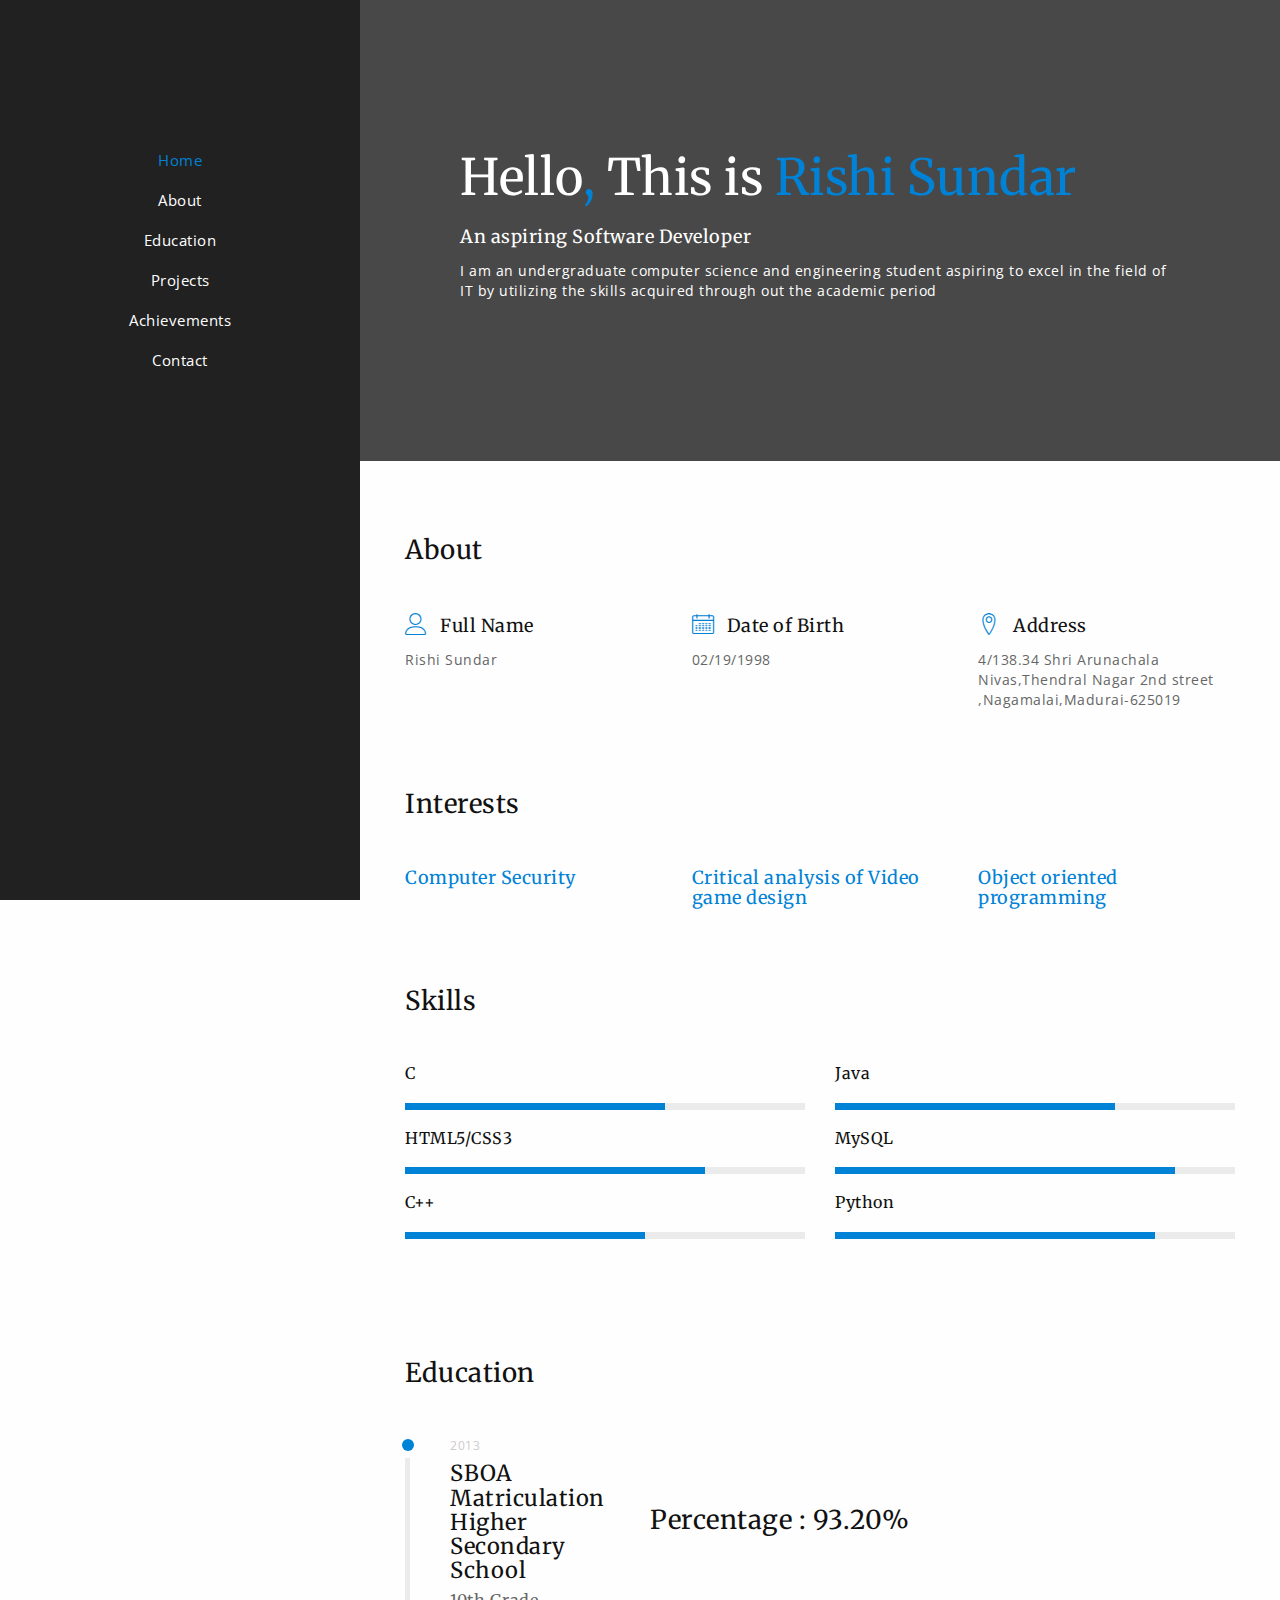
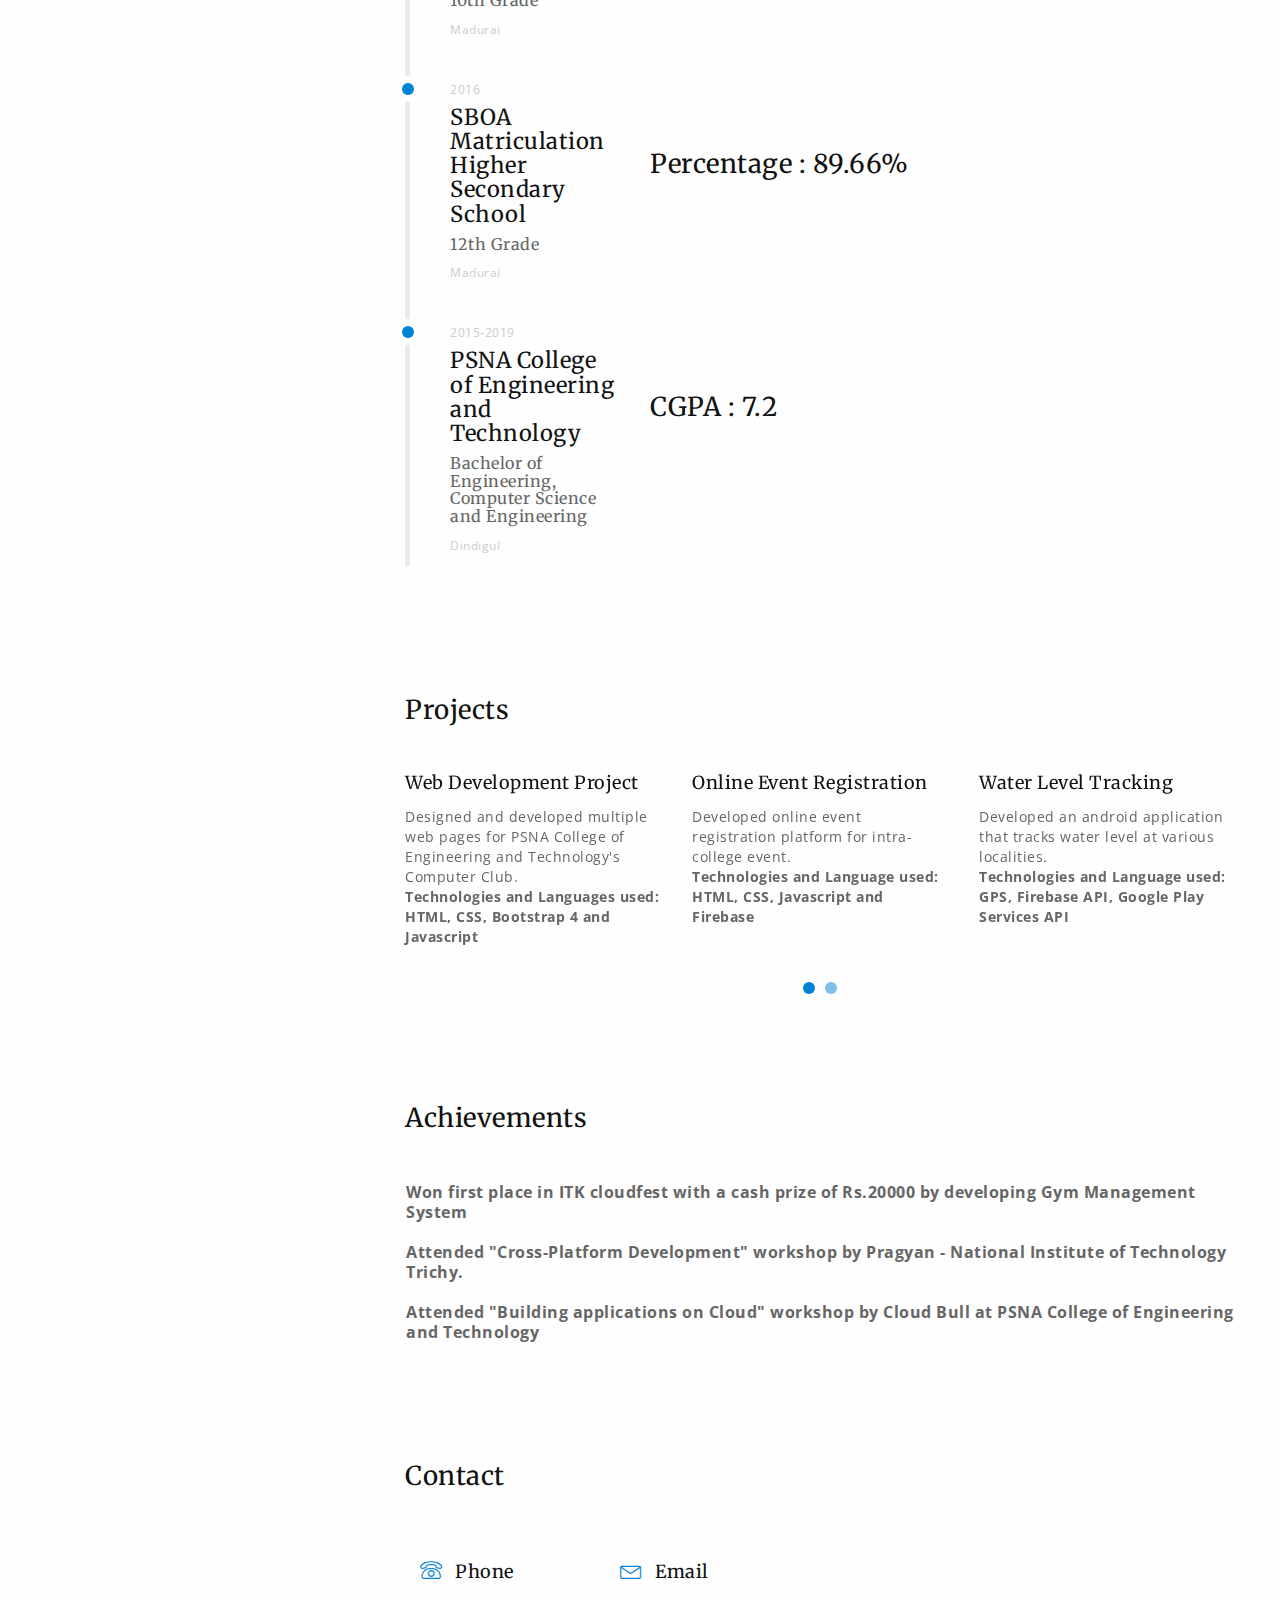
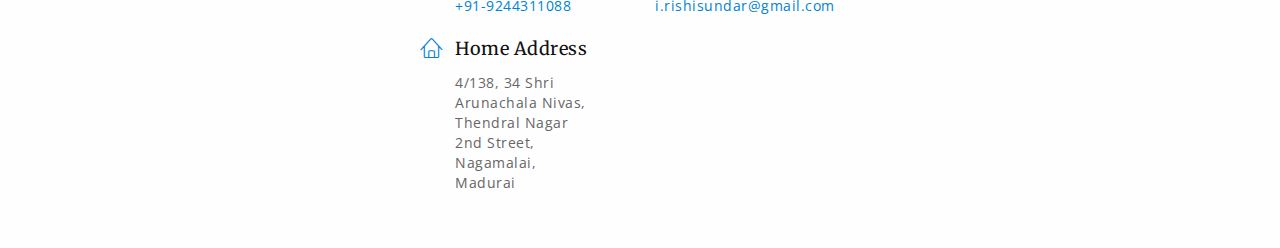
==== commit 5153d7a1: "Add files via upload" ====
--- a/index.html
+++ b/index.html
@@ -11,7 +11,7 @@
 <!-- favicon -->
 <link rel="icon" href="images/favicon.png">
 <!-- page title -->
-<title>BalaKarthikeyan Portfolio</title>
+<title>My Portfolio</title>
 <!-- bootstrap css -->
 <link href="css/bootstrap.min.css" rel="stylesheet">
 <!-- css -->
@@ -44,7 +44,7 @@
 <div id="sidebar-wrapper">
     <ul class="sidebar-nav">
         <li class="sidebar-brand">
-            <a href="#"><img src="images/my-img.jpg" alt=""></a>
+            <a href="#"><img src="https://yt3.ggpht.com/a-/AN66SAxTSGGDUbEVM6SC7V3AytNDCEQgu-jf1Ujb1Q=s900-mo-c-c0xffffffff-rj-k-no" alt=""></a>
         </li>
         <li class="active">
             <a class="menu-item page-scroll" href="#home">Home</a>
@@ -79,8 +79,8 @@
         <a href="#menu-toggle" id="menu-toggle"><i class="lnr lnr-menu"></i></a>
         <header id="home">
             <div class="header-content">
-                <h2>Hello<span class="text-primary">.</span> I am <span class="text-primary">BalaKarthikeyan</span></h2>
-                <h5>Software Developer</h5>
+                <h2>Hello<span class="text-primary">,</span> This is <span class="text-primary">Rishi Sundar</span></h2>
+                <h5>An aspiring Software Developer</h5>
                 <p>I am an undergraduate computer science and engineering student aspiring to excel in the field of IT by utilizing the skills acquired through out the academic period</p>
             </div>
         </header>
@@ -100,7 +100,7 @@
                             </div>
                             <h5>Full Name</h5>
                         </div>
-                        <p>BalaKarthikeyan</p>
+                        <p>Rishi Sundar</p>
                       </div><!-- / feature -->
 
                       <div class="col-md-4 feature-left space-bottom">
@@ -110,7 +110,7 @@
                             </div>
                             <h5>Date of Birth</h5>
                         </div>
-                        <p>October. 01, 1997</p>
+                        <p>02/19/1998</p>
                       </div><!-- / feature -->
 
                       <div class="col-md-4 feature-left space-bottom">
@@ -120,7 +120,7 @@
                             </div>
                             <h5>Address</h5>
                         </div>
-                        <p>10, Pattali Street, Adivaram, Palani-624601</p>
+                        <p>4/138.34 Shri Arunachala Nivas,Thendral Nagar 2nd street ,Nagamalai,Madurai-625019</p>
                       </div><!-- / feature -->
 
                 </div><!-- / row -->
@@ -133,21 +133,21 @@
                 <div class="row">
                     <div class="col-md-4">
                         <div class="award">
-                            <h5 class="text-primary">Full Stack Development</h5>
+                            <h5 class="text-primary">Computer Security</h5>
                             
                         </div>
                     </div><!-- / award -->
 
                     <div class="col-md-4">
                         <div class="award">
-                            <h5 class="text-primary">Web Developement</h5>
+                            <h5 class="text-primary">Critical analysis of Video game design</h5>
                             
                         </div>
                     </div><!-- / award -->
 
                     <div class="col-md-4">
                         <div class="award">
-                            <h5 class="text-primary">Mobile App Development</h5>
+                            <h5 class="text-primary">Object oriented programming</h5>
                             
                         </div>
                     </div><!-- / award -->
@@ -166,7 +166,7 @@
                     <div class="row">
                         <!-- progress-bars left -->
                         <div class="col-sm-6">
-                            <h6 class="progress-title">Compiler Language</h6>
+                            <h6 class="progress-title">C</h6>
                             <div class="progress">
                                 <div class="progress-bar progress-bar-primary animated fadeInLeft" role="progressbar" aria-valuenow="90" aria-valuemin="0" aria-valuemax="100" style="width: 65%">
                                 </div>
@@ -178,16 +178,12 @@
                                 </div>
                             </div><!-- / progress -->
 
-                            <h6 class="progress-title">Javascript/JQuery</h6>
+                            <h6 class="progress-title">C++</h6>
                             <div class="progress">
                                 <div class="progress-bar progress-bar-primary animated fadeInLeft" role="progressbar" aria-valuenow="85" aria-valuemin="0" aria-valuemax="100" style="width: 60%">
                                 </div>
                             </div><!-- / progress -->
-                            <h6 class="progress-title">MySQL</h6>
-                            <div class="progress">
-                                <div class="progress-bar progress-bar-primary animated fadeInLeft" role="progressbar" aria-valuenow="85" aria-valuemin="0" aria-valuemax="100" style="width: 85%">
-                                </div>
-                            </div><!-- / progress -->
+                           
                         </div>
                         <!-- / progress-bars left -->
 
@@ -200,16 +196,16 @@
                             </div><!-- / progress -->
 
                   
-
-                            <h6 class="progress-title">Oracle SQL</h6>
-                            <div class="progress">
-                                <div class="progress-bar progress-bar-primary animated fadeInLeft" role="progressbar" aria-valuenow="85" aria-valuemin="0" aria-valuemax="100" style="width: 75%">
-                                </div>
-                            </div>
+                      <h6 class="progress-title">MySQL</h6>
+                            <div class="progress">
+                                <div class="progress-bar progress-bar-primary animated fadeInLeft" role="progressbar" aria-valuenow="85" aria-valuemin="0" aria-valuemax="100" style="width: 85%">
+                                </div>
+                            </div><!-- / progress -->
+                          
 							
 							
 							
-                            <h6 class="progress-title">Firebase</h6>
+                            <h6 class="progress-title">Python</h6>
                             <div class="progress">
                                 <div class="progress-bar progress-bar-primary animated fadeInLeft" role="progressbar" aria-valuenow="60" aria-valuemin="0" aria-valuemax="100" style="width: 80%">
                                 </div>
@@ -236,13 +232,13 @@
                         <div class="row">
                             <div class="col-md-3 timeline-info">
                                 <p class="timeline-date">2013</p>
-                                <h4 class="timeline-com">Akshaya Academy Matriculation Higher Secondary School</h4>
+                                <h4 class="timeline-com">SBOA Matriculation Higher Secondary School</h4>
                                 <h6 class="timeline-role">10th Grade</h6>
-                                <p class="timeline-location">Palani</p>
+                                <p class="timeline-location">Madurai</p>
                             </div><!-- / timeline-info -->
                             <div class="col-md-9 timeline-details">
                                 <p><br><br><br>
-                                <h3>Percentage : 81%</h3>
+                                <h3>Percentage : 93.20%</h3>
                                 </p>
                             </div><!-- / timeline-details -->
                         </div><!-- / row -->
@@ -253,13 +249,13 @@
                         <div class="row">
                             <div class="col-md-3 timeline-info">
                                 <p class="timeline-date">2016</p>
-                                <h4 class="timeline-com">APA College</h4>
-                                <h6 class="timeline-role">Diplopma in Information Technology</h6>
-                                <p class="timeline-location">Palani</p>
+                                <h4 class="timeline-com">SBOA Matriculation Higher Secondary School</h4>
+                                <h6 class="timeline-role">12th Grade</h6>
+                                <p class="timeline-location">Madurai</p>
                             </div><!-- / timeline-info -->
                             <div class="col-md-9 timeline-details">
                                 <p><br><br><br>
-                                    <h3>Percentage : 94.83%</h3>
+                                    <h3>Percentage : 89.66%</h3>
                                 </p>
                             </div><!-- / timeline-details -->
                         </div><!-- / row -->
@@ -276,7 +272,7 @@
                             </div><!-- / timeline-info -->
                             <div class="col-md-9 timeline-details">
                                 <p><br><br><br>
-                                    <h3>CGPA : 7.0</h3>
+                                    <h3>CGPA : 7.2</h3>
                                 </p>
                             </div><!-- / timeline-details -->
                         </div><!-- / row -->
@@ -299,23 +295,36 @@
                 <div id="posts-carousel" class="owl-carousel">
                     <div class="blog block carousel-post">
                         
-                        <h5>Cyclometer(IoT Based Project)</h5>
-                        <p>An Iot Based application to track distance, pace and calories burnt.
-                            <br><b>Technologies and Languages used: Arduino, MIT </b>
+                        <h5>Web Development Project</h5>
+                        <p>Designed and developed multiple web pages for PSNA College of Engineering and Technology's Computer Club.
+                            <br><b>Technologies and Languages used: HTML, CSS, Bootstrap 4 and Javascript </b>
                             </p>
                         
                     </div><!-- / carousel-post -->
 
                     <div class="blog block carousel-post">
-                        <h5>On-Duty Application Management for College</h5>
-                        <p> Faculty Guide: Prof. Thomas Paul Roy , Asst. Professor, Department of CSE, PSNA<br>
-                            Light-weight application designed to apply for on-duty. The OD-Applications are then reviewed by concerned faculties online through the reviewing portal. The system has built-in e-mail notification option for every transaction.
-                            <br><b>Technologies and Language used: React-Native, Firebase, C9-Environment, Heroku Cloud</b>
+                        <h5>Online Event Registration</h5>
+                        <p> Developed online event registration platform for intra-college event.
+                            <br><b>Technologies and Language used: HTML, CSS, Javascript and Firebase</b>
                         </p>
                     
                     </div><!-- / carousel-post -->
 
+                    <div class="blog block carousel-post">
+                        <h5>Water Level Tracking</h5>
+                        <p> Developed an android application that tracks water level at various localities.
+                            <br><b>Technologies and Language used: GPS, Firebase API, Google Play Services API</b>
+                        </p>
                     
+                    </div><!-- / carousel-post -->
+
+                    <div class="blog block carousel-post">
+                        <h5>Intrusion Detection App</h5>
+                        <p>Developed an Android application that alerts the users whenever camera in active and thereby inform them of intrusion.
+                            <br><b>Technologies and Language used: Camera API, Android Studio</b>
+                        </p>
+                    
+                    </div><!-- / carousel-post -->
                 </div><!-- / posts-carousel -->
             </div><!-- / container -->
         </section>
@@ -327,9 +336,11 @@
                     <h3>Achievements<span class="text-primary"></span></h3>
                 </div>
                     <ul type="bullet">
-                        <li><b>Won third Prize in department-level App development Competition</li>
+                        <li><b>Won first place in ITK cloudfest with a cash prize of Rs.20000 by developing Gym Management System</li>
                         <br>
-                        <li>Completed a course on Introduction to Modern Application Development offered by NPTEL during Feb-Mar 2017 with an overall score of <b>70%.</b></li>
+                        <li><b>Attended "Cross-Platform Development" workshop by Pragyan - National Institute of Technology Trichy.</li>
+                        <br>
+                        <li><b>Attended "Building applications on Cloud" workshop by Cloud Bull at PSNA College of Engineering and Technology</li>
                     </ul>
             </div><!-- / container -->
         </section>
@@ -353,7 +364,7 @@
                                         <i class="lnr lnr-phone"></i>
                                     </div>
                                     <h5>Phone</h5>
-                                    <a href="tel:+918870278869">+91-8870278869</a>
+                                    <a href="tel:+919244311088">+91-9244311088</a>
                                 </div><!-- / feature-block -->
                             </div><!-- / col-md-6 feature-left -->
 
@@ -363,7 +374,7 @@
                                         <i class="lnr lnr-envelope"></i>
                                     </div>
                                     <h5>Email</h5>
-                                    <a href="mailto:balakarthikeyan.d@gmail.com" class="contact-info-text">balakarthikeyan.d@gmail.com</a>
+                                    <a href="mailto:i.rishisundar@gmail.com" class="contact-info-text">i.rishisundar@gmail.com</a>
                                 </div><!-- / feature-block -->
                             </div><!-- / col-md-6 feature-left -->
                         </div><!-- / row -->
@@ -375,7 +386,7 @@
                                         <i class="lnr lnr-home"></i>
                                     </div>
                                     <h5>Home Address</h5>
-                                    <p>10, Pattali Street, Adivaram, Palani-624601</p>
+                                    <p>4/138, 34 Shri Arunachala Nivas, Thendral Nagar 2nd Street, Nagamalai, Madurai</p>
                                 </div><!-- / feature-block -->
                             </div><!-- / col-md-6 feature-left -->
 
--- a/css/style.css
+++ b/css/style.css
@@ -1363,7 +1363,7 @@
 }
 
 .main-demo #sidebar-wrapper {
-  background: url("../images/sidebar-nav-bg.jpg");
+  background: #212121;
   background-repeat: no-repeat;
   background-size: cover;
   background-position: center;
@@ -1374,7 +1374,7 @@
 }
 
 .main-demo header {
-  background: url("../images/header-bg.jpg");
+  background: #484848;
   background-repeat: no-repeat;
   background-size: cover;
   background-position: center;
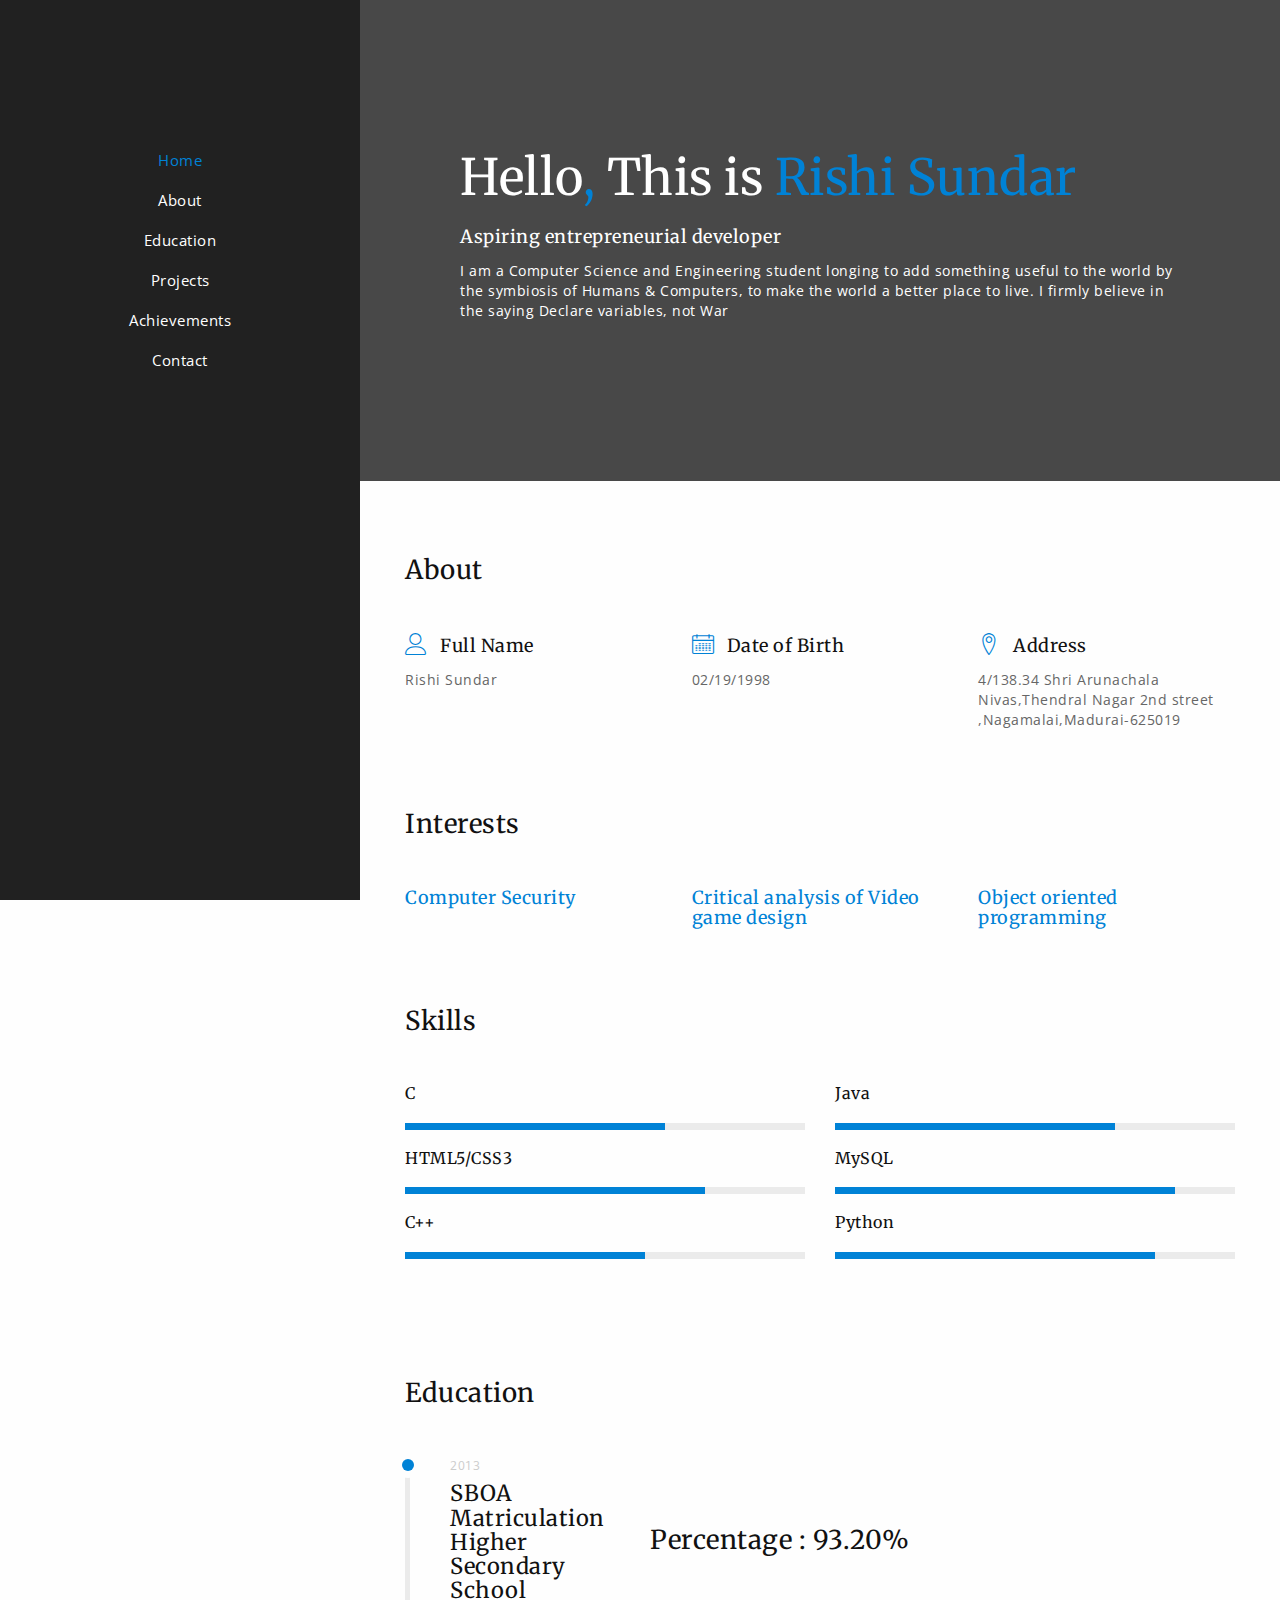
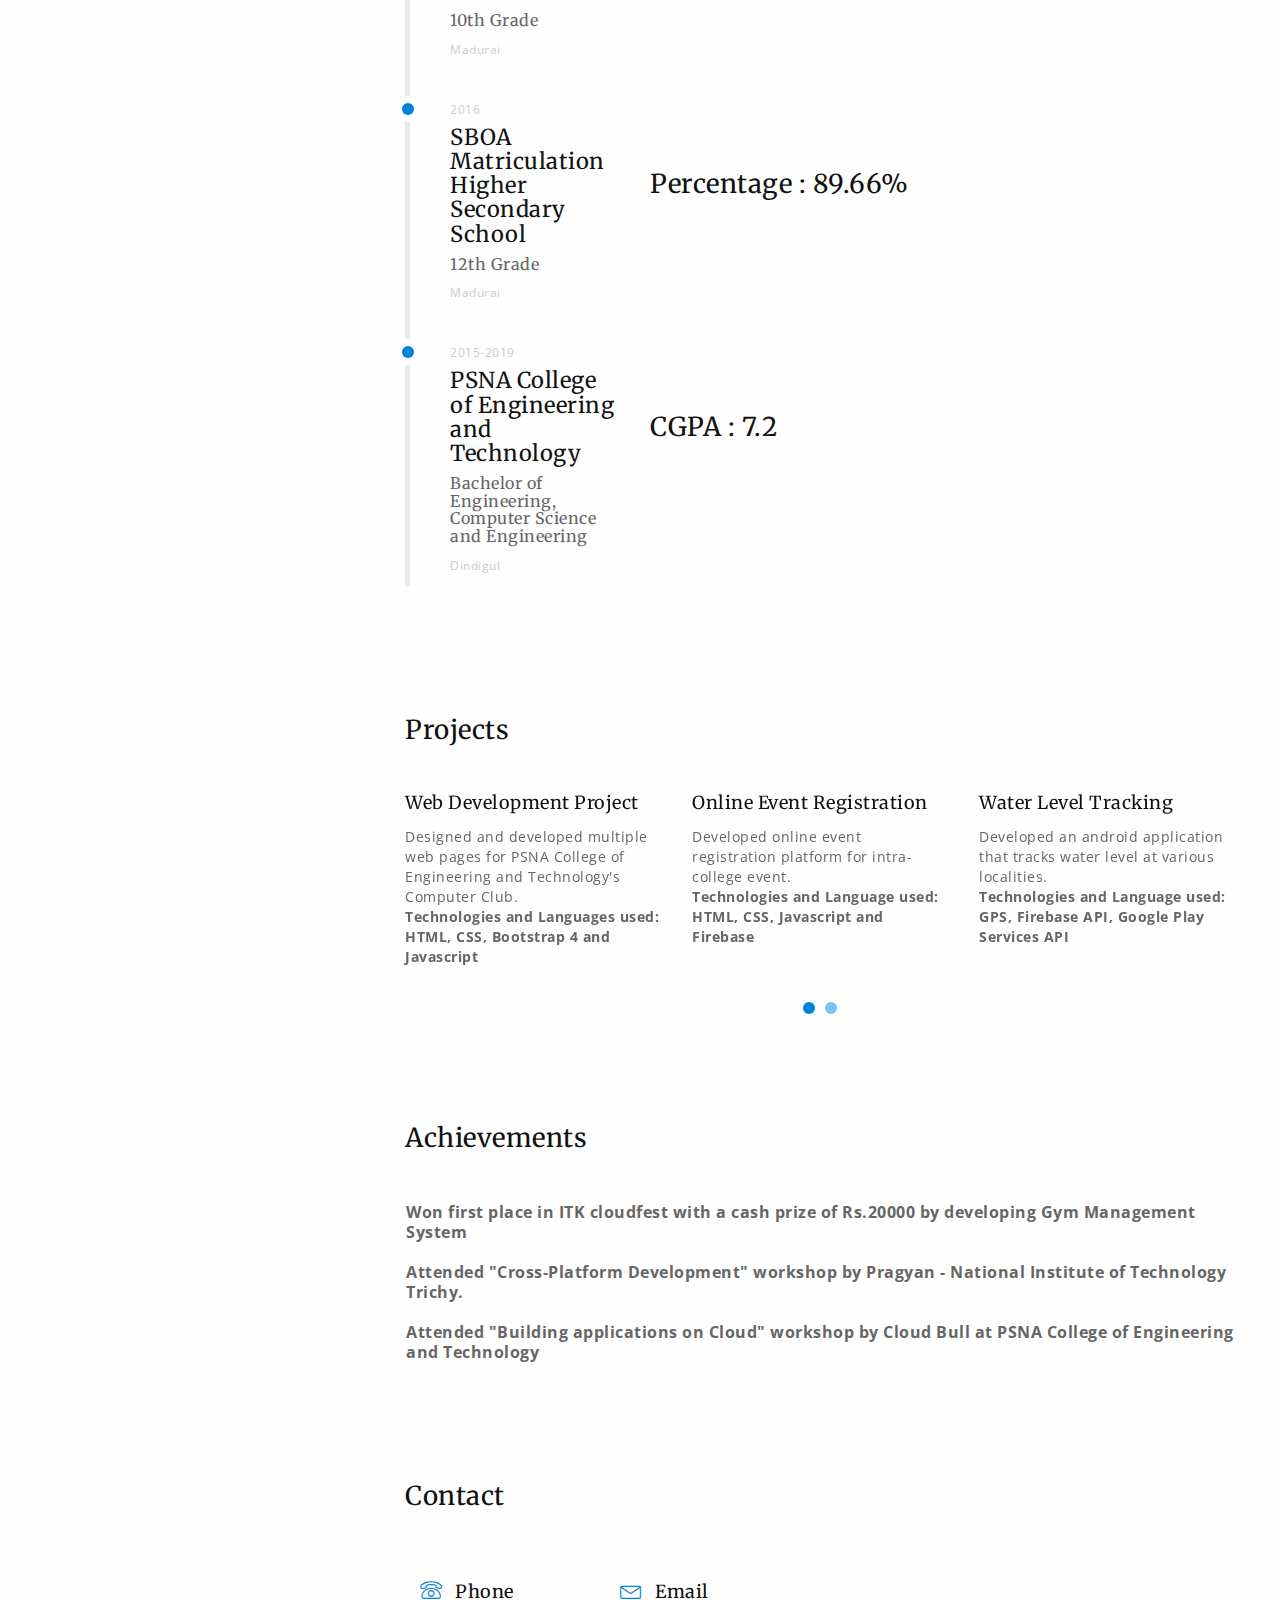
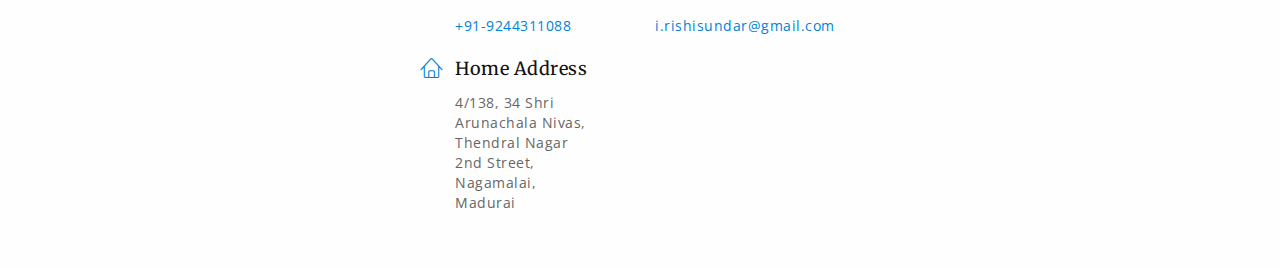
==== commit 332da932: "Update index.html" ====
--- a/index.html
+++ b/index.html
@@ -80,8 +80,8 @@
         <header id="home">
             <div class="header-content">
                 <h2>Hello<span class="text-primary">,</span> This is <span class="text-primary">Rishi Sundar</span></h2>
-                <h5>An aspiring Software Developer</h5>
-                <p>I am an undergraduate computer science and engineering student aspiring to excel in the field of IT by utilizing the skills acquired through out the academic period</p>
+                <h5>Aspiring entrepreneurial developer</h5>
+                <p>I am a Computer Science and Engineering student longing to add something useful to the world by the symbiosis of Humans & Computers, to make the world a better place to live. I firmly believe in the saying <quote>Declare variables, not War</quote></p>
             </div>
         </header>
         <!-- / header -->
@@ -490,4 +490,4 @@
 <!-- / javascript -->
 </body>
 
-</html>+</html>
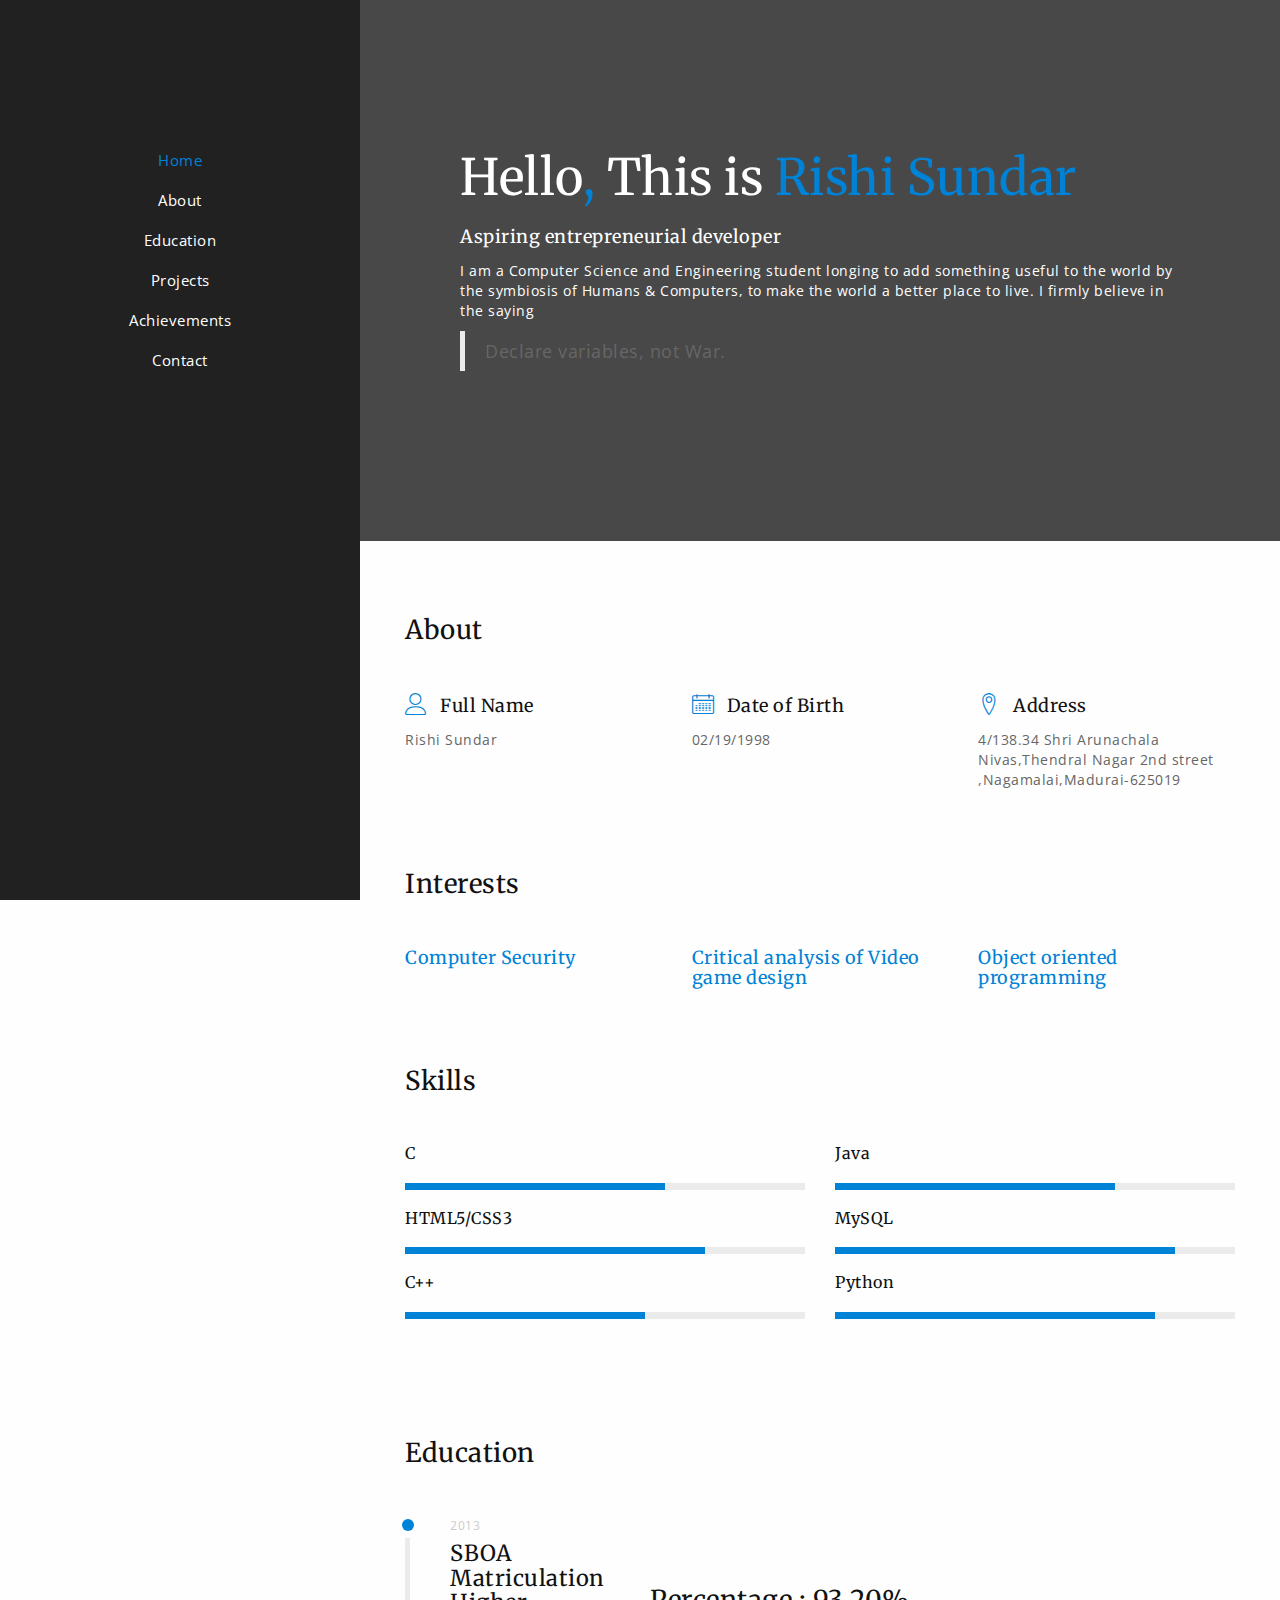
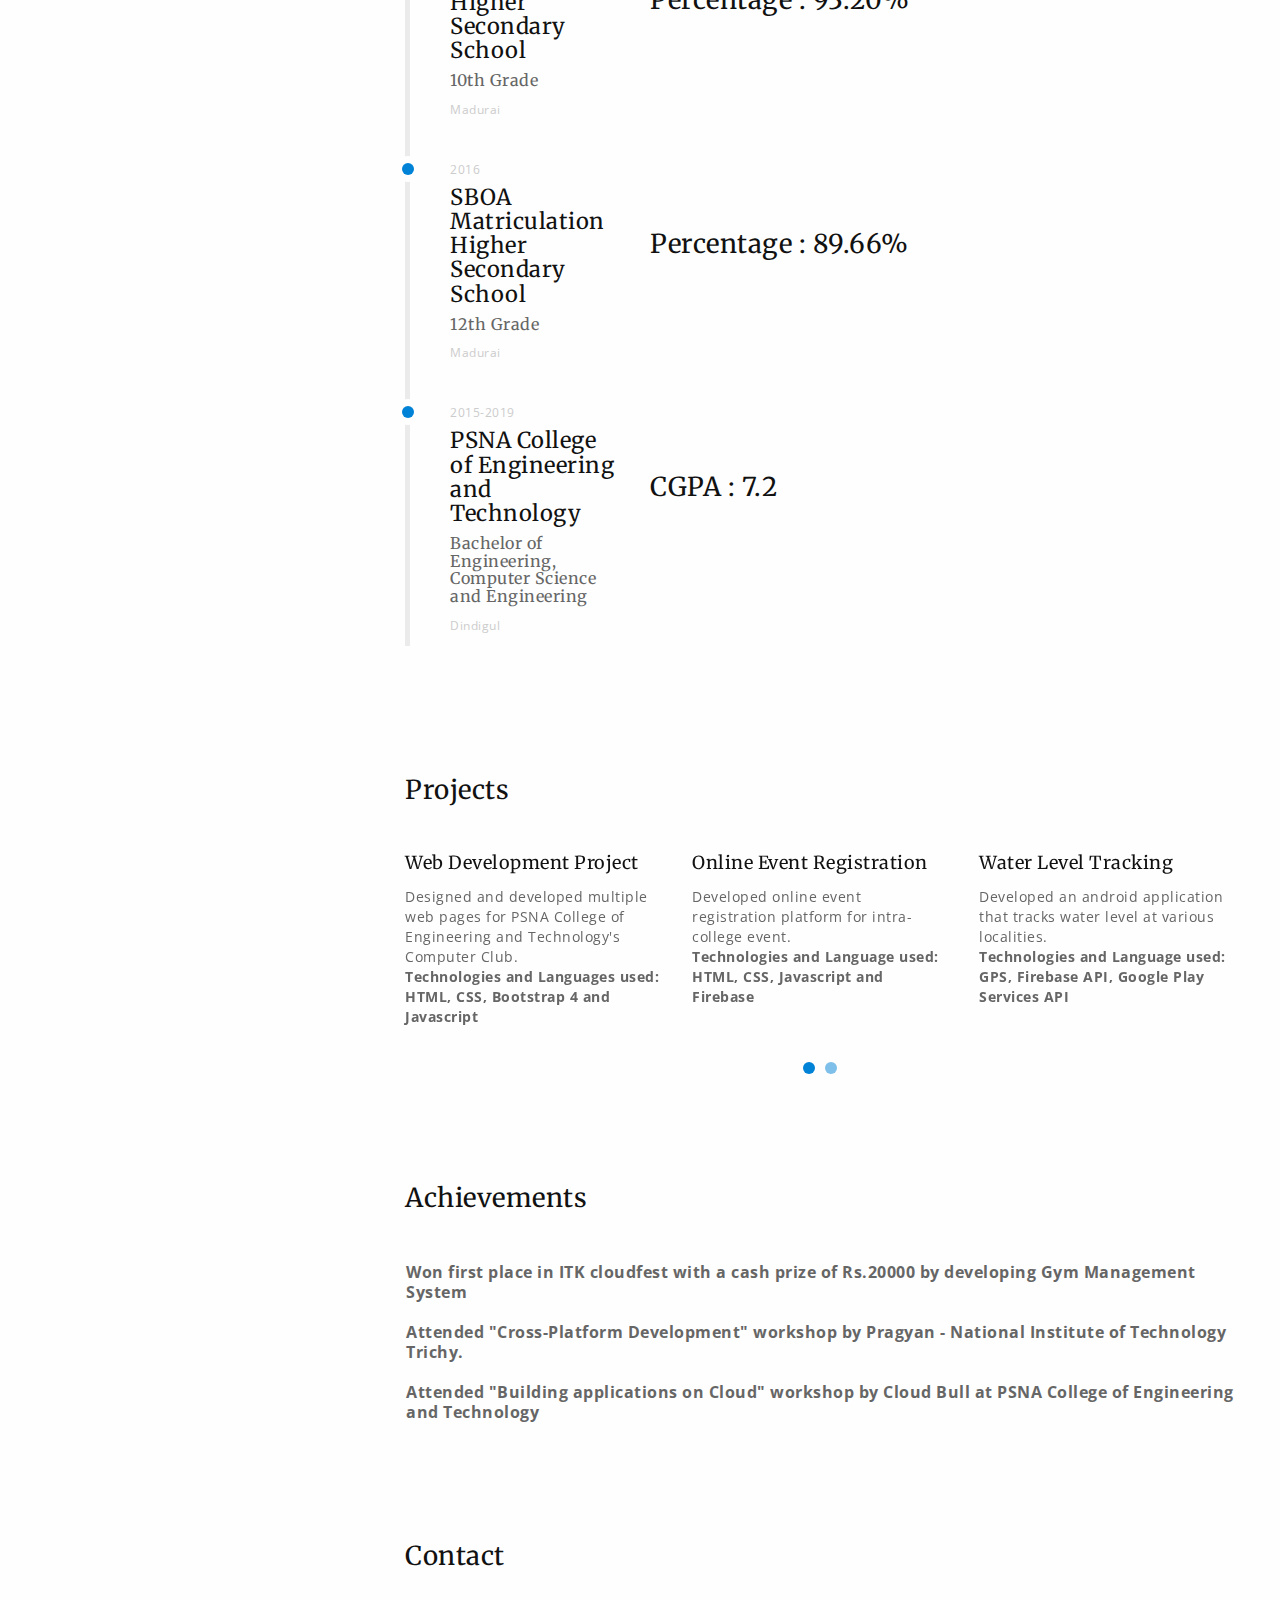
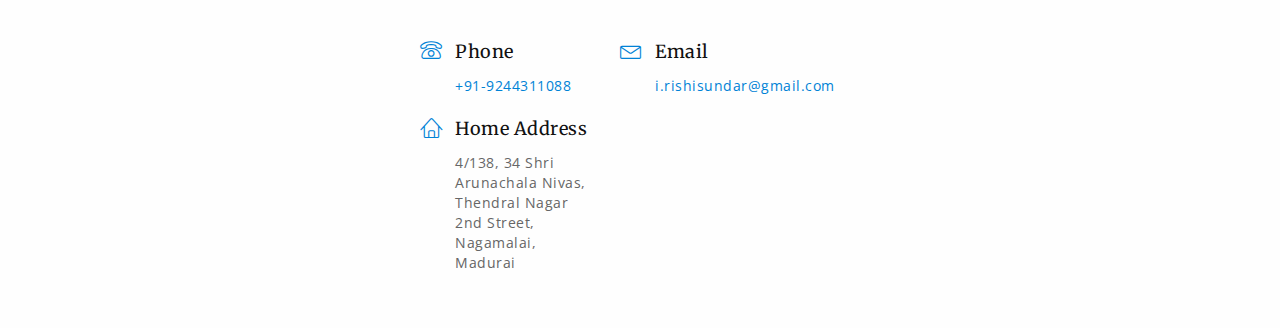
==== commit 47464b78: "Update index.html" ====
--- a/index.html
+++ b/index.html
@@ -81,7 +81,7 @@
             <div class="header-content">
                 <h2>Hello<span class="text-primary">,</span> This is <span class="text-primary">Rishi Sundar</span></h2>
                 <h5>Aspiring entrepreneurial developer</h5>
-                <p>I am a Computer Science and Engineering student longing to add something useful to the world by the symbiosis of Humans & Computers, to make the world a better place to live. I firmly believe in the saying <quote>Declare variables, not War</quote></p>
+                <p>I am a Computer Science and Engineering student longing to add something useful to the world by the symbiosis of Humans & Computers, to make the world a better place to live. I firmly believe in the saying <blockquote>Declare variables, not War.</blockquote></p>
             </div>
         </header>
         <!-- / header -->
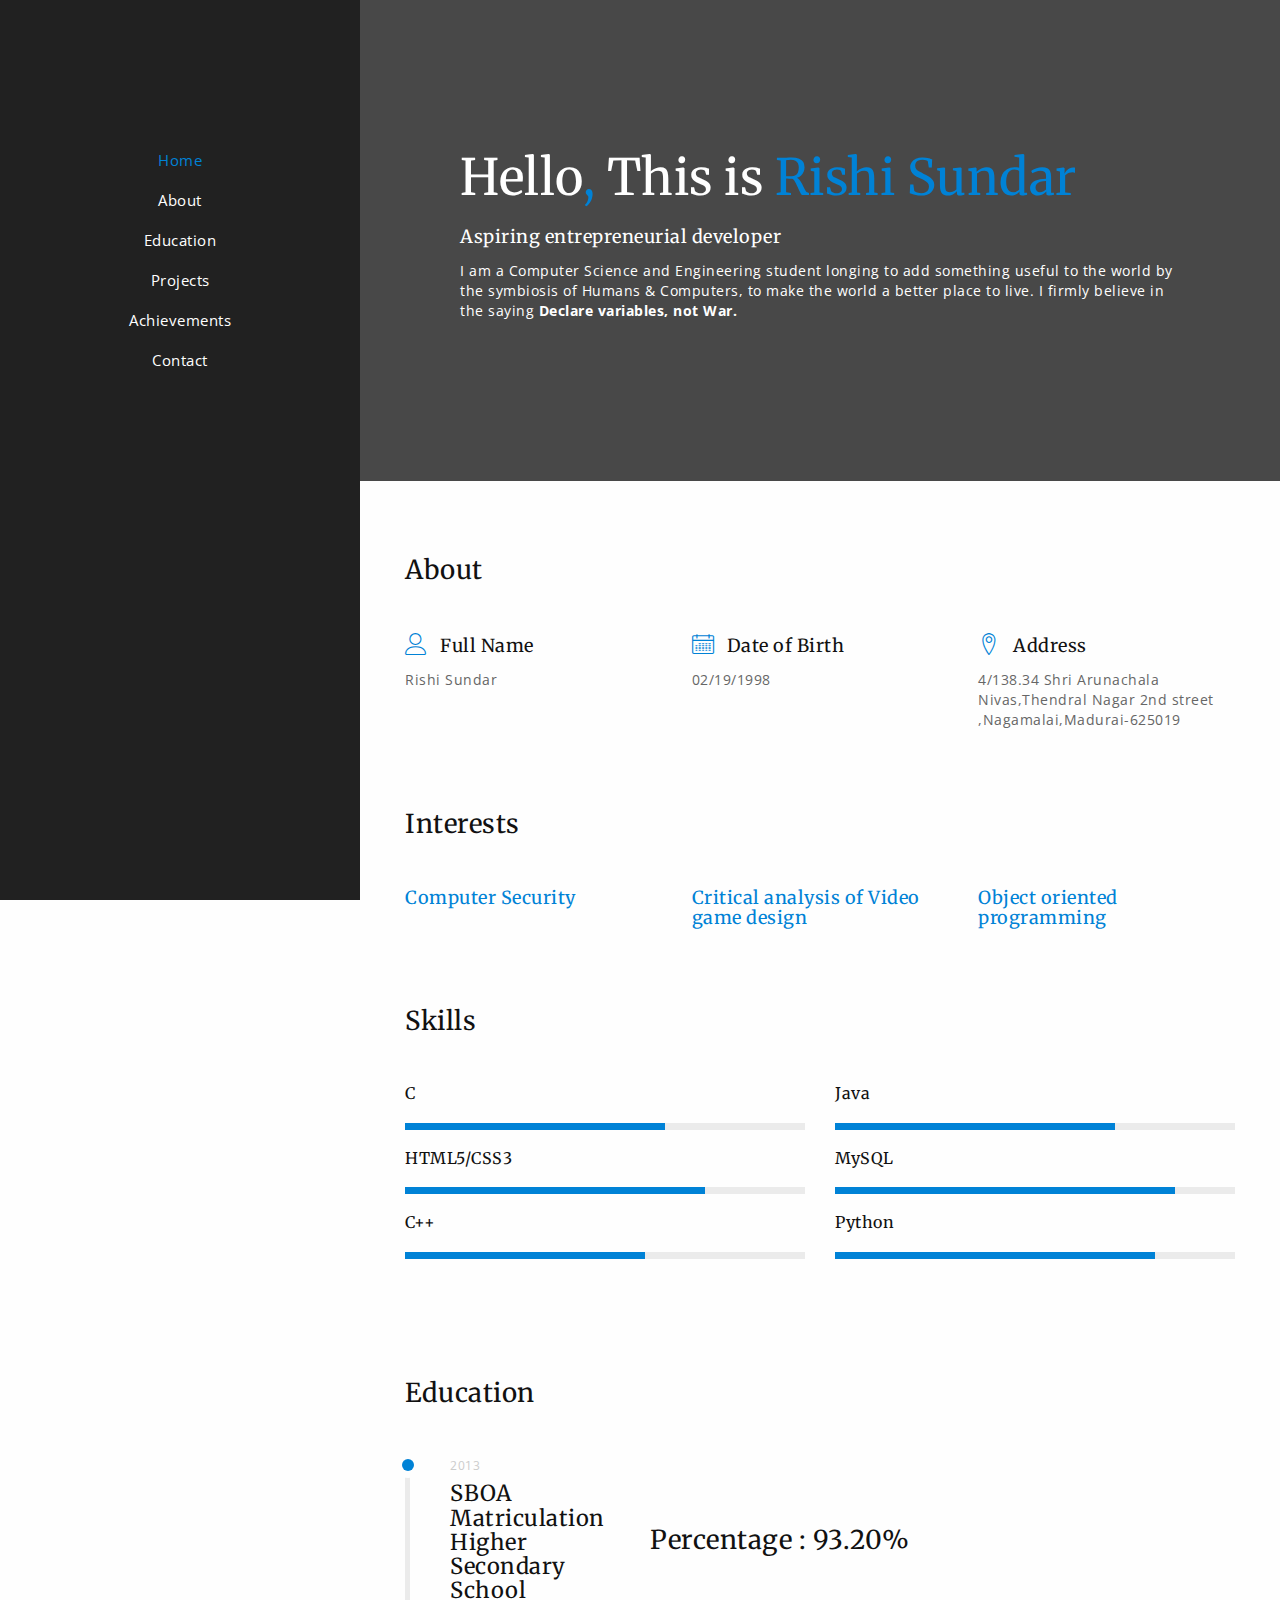
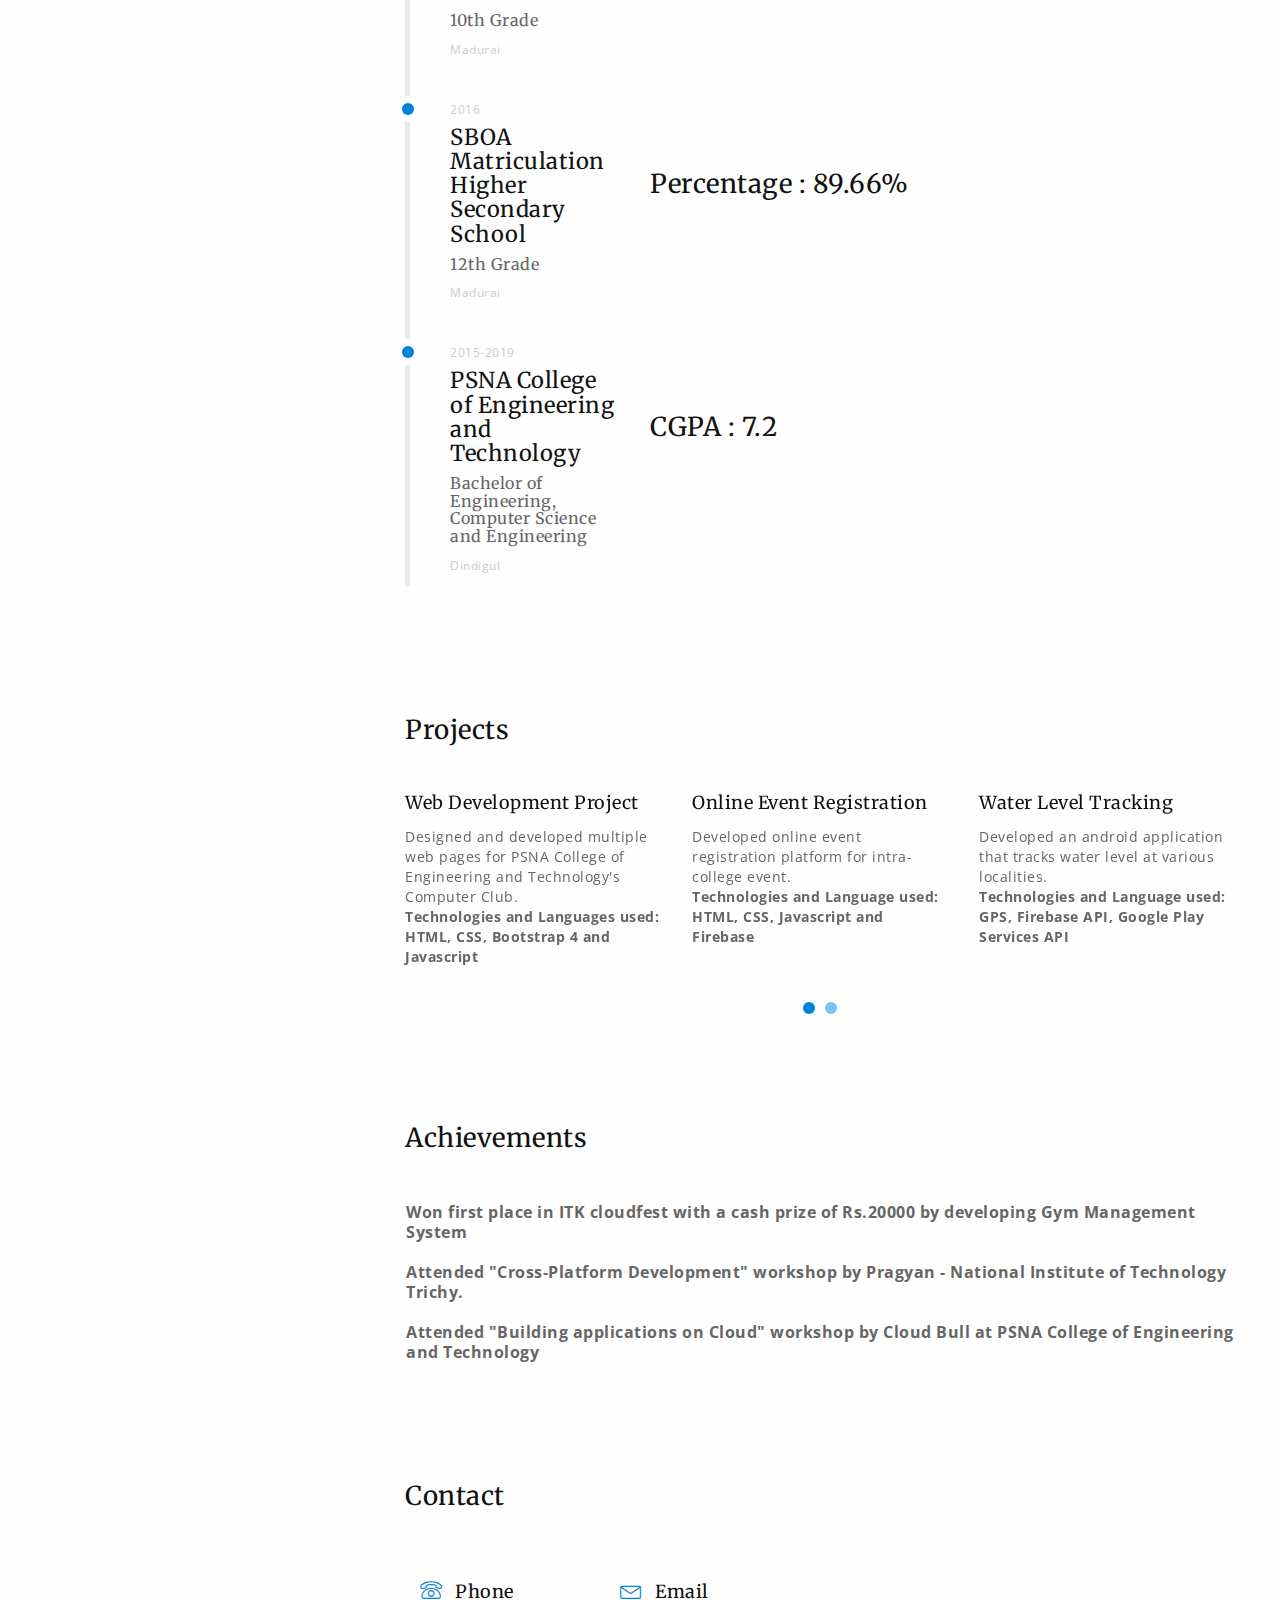
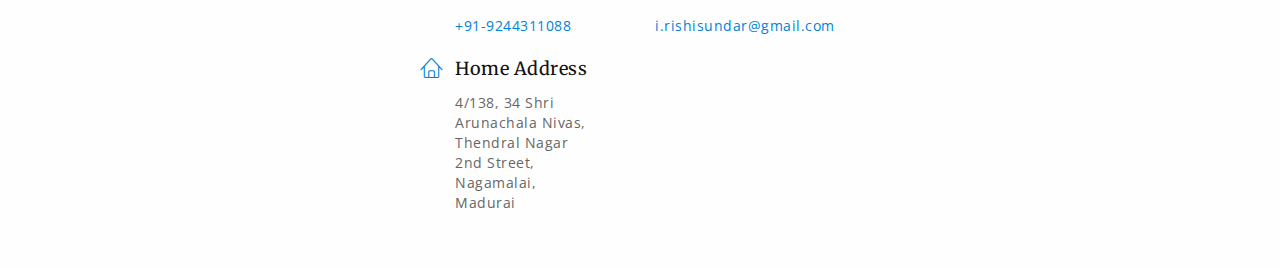
==== commit 074860b9: "Update index.html" ====
--- a/index.html
+++ b/index.html
@@ -81,7 +81,7 @@
             <div class="header-content">
                 <h2>Hello<span class="text-primary">,</span> This is <span class="text-primary">Rishi Sundar</span></h2>
                 <h5>Aspiring entrepreneurial developer</h5>
-                <p>I am a Computer Science and Engineering student longing to add something useful to the world by the symbiosis of Humans & Computers, to make the world a better place to live. I firmly believe in the saying <blockquote>Declare variables, not War.</blockquote></p>
+                <p>I am a Computer Science and Engineering student longing to add something useful to the world by the symbiosis of Humans & Computers, to make the world a better place to live. I firmly believe in the saying <strong>Declare variables, not War.</strong></p>
             </div>
         </header>
         <!-- / header -->
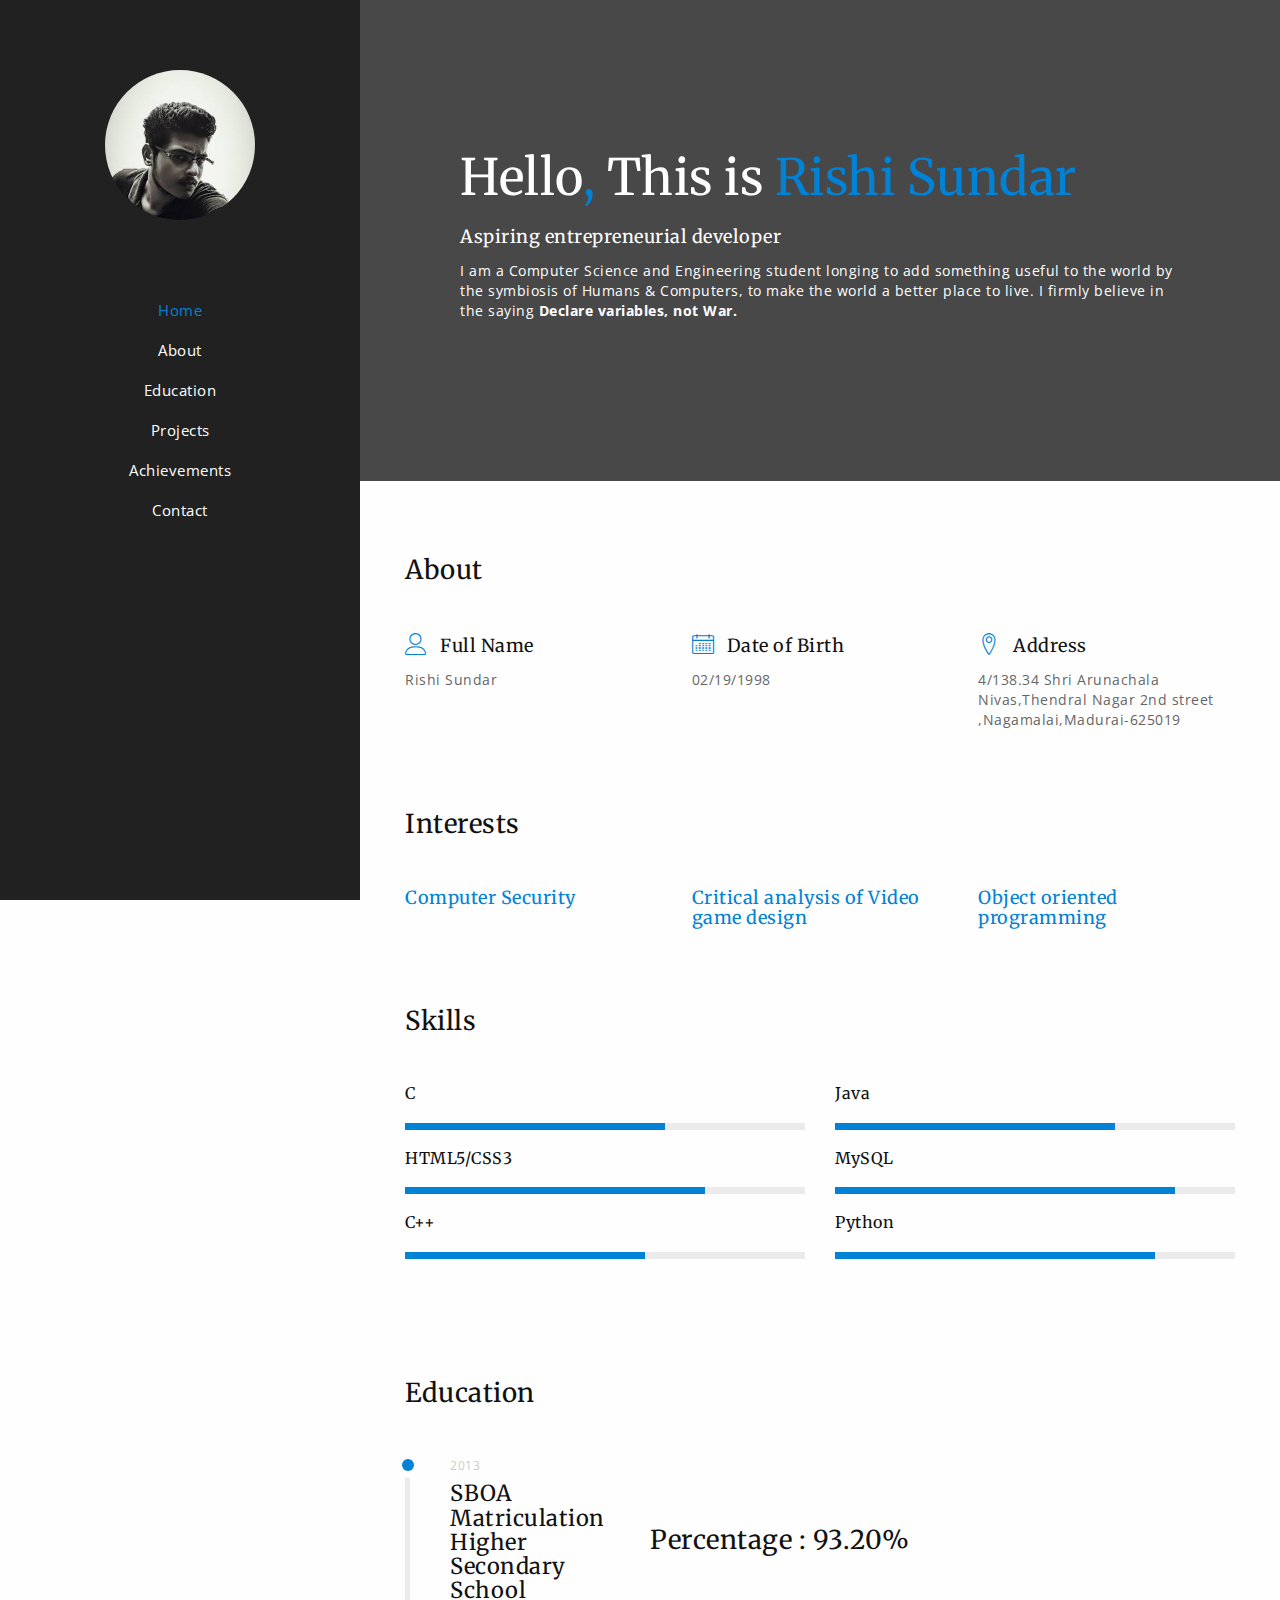
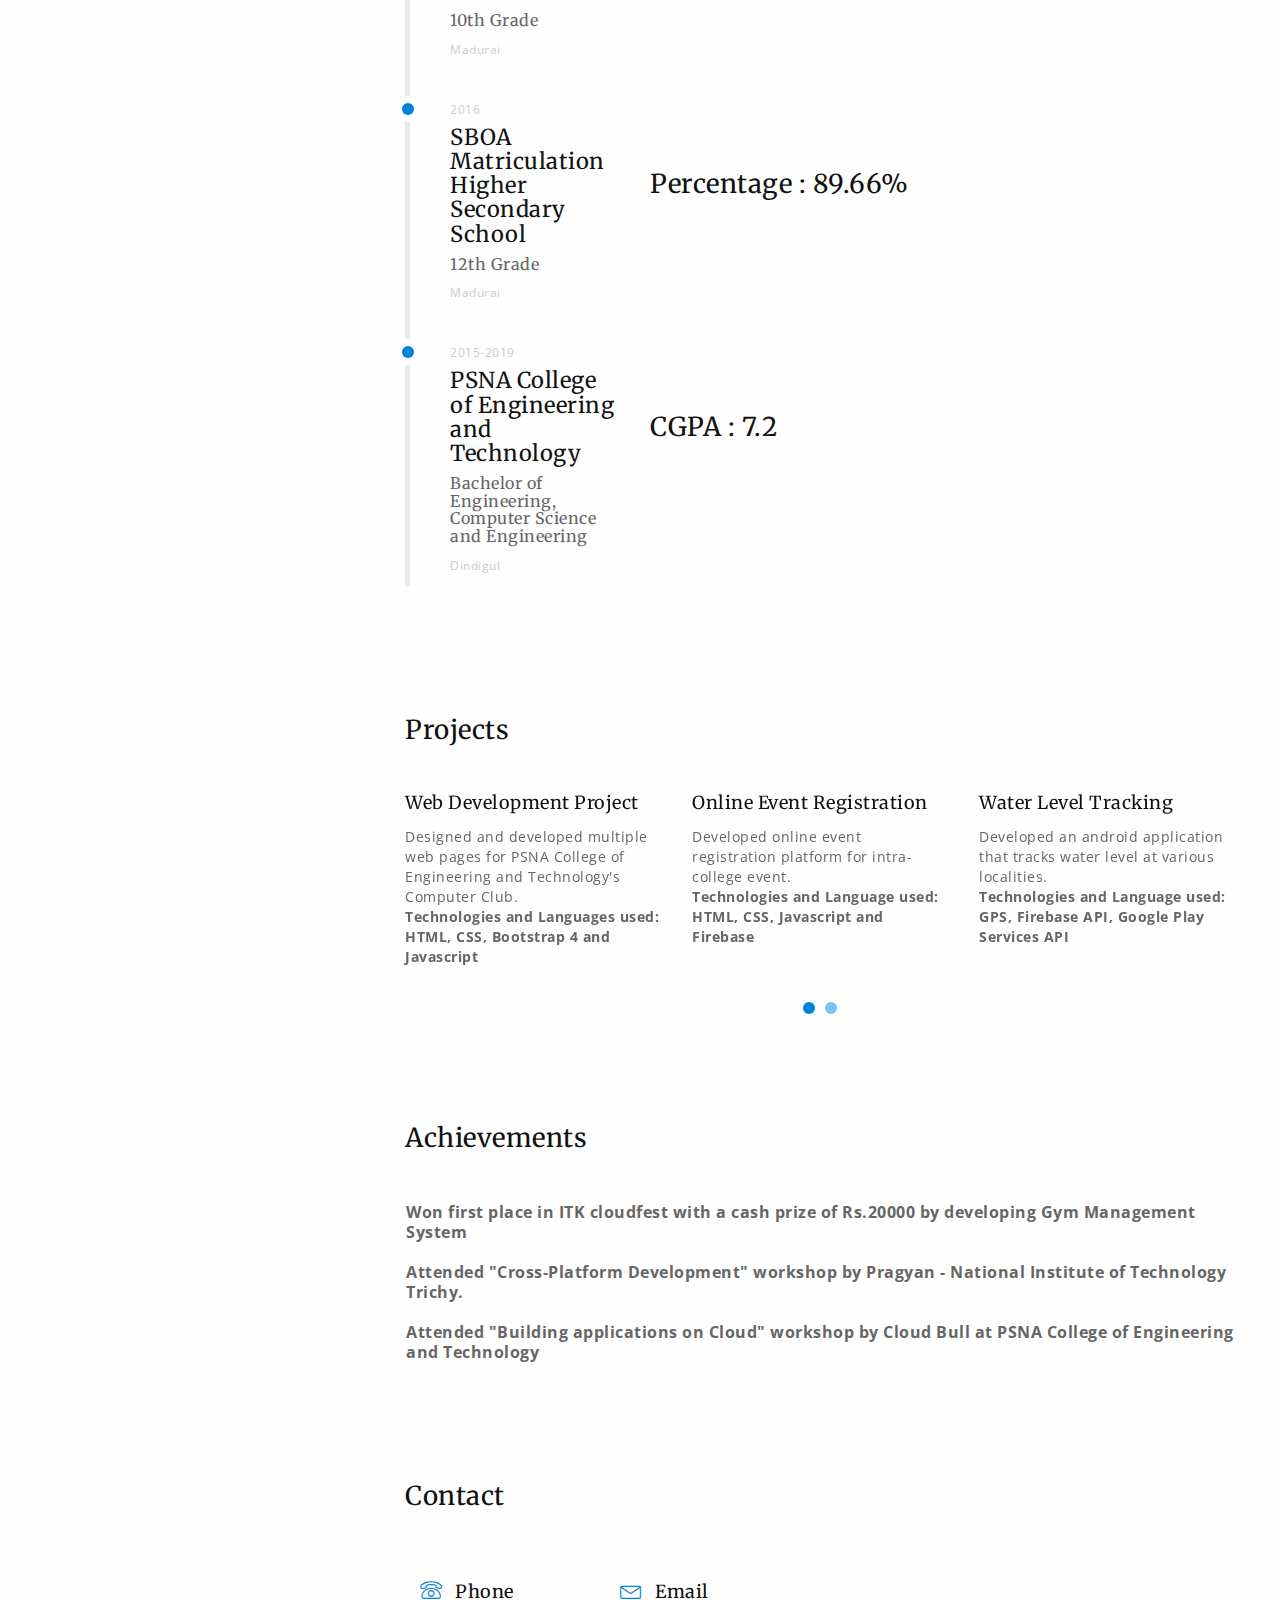
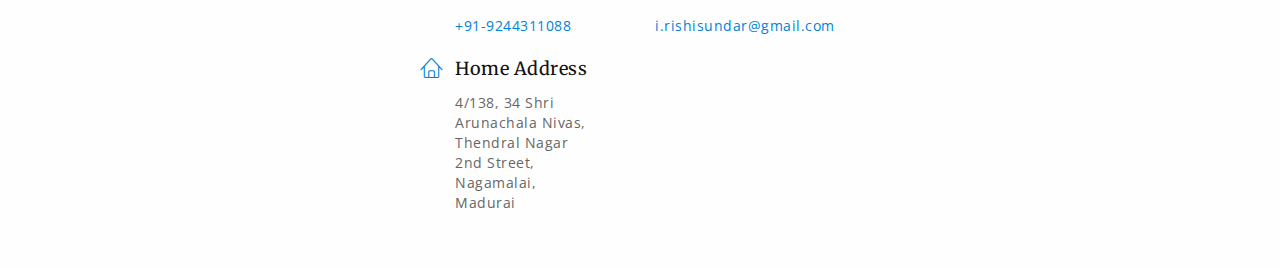
==== commit 5de245ec: "Update index.html" ====
--- a/index.html
+++ b/index.html
@@ -44,8 +44,9 @@
 <div id="sidebar-wrapper">
     <ul class="sidebar-nav">
         <li class="sidebar-brand">
-            <a href="#"><img src="https://yt3.ggpht.com/a-/AN66SAxTSGGDUbEVM6SC7V3AytNDCEQgu-jf1Ujb1Q=s900-mo-c-c0xffffffff-rj-k-no" alt=""></a>
-        </li>
+            <a href="#"><img src="[data-uri]" alt=""></a>
+		    <!---https://yt3.ggpht.com/a-/AN66SAxTSGGDUbEVM6SC7V3AytNDCEQgu-jf1Ujb1Q=s900-mo-c-c0xffffffff-rj-k-no-->
+		       </li>
         <li class="active">
             <a class="menu-item page-scroll" href="#home">Home</a>
         </li>
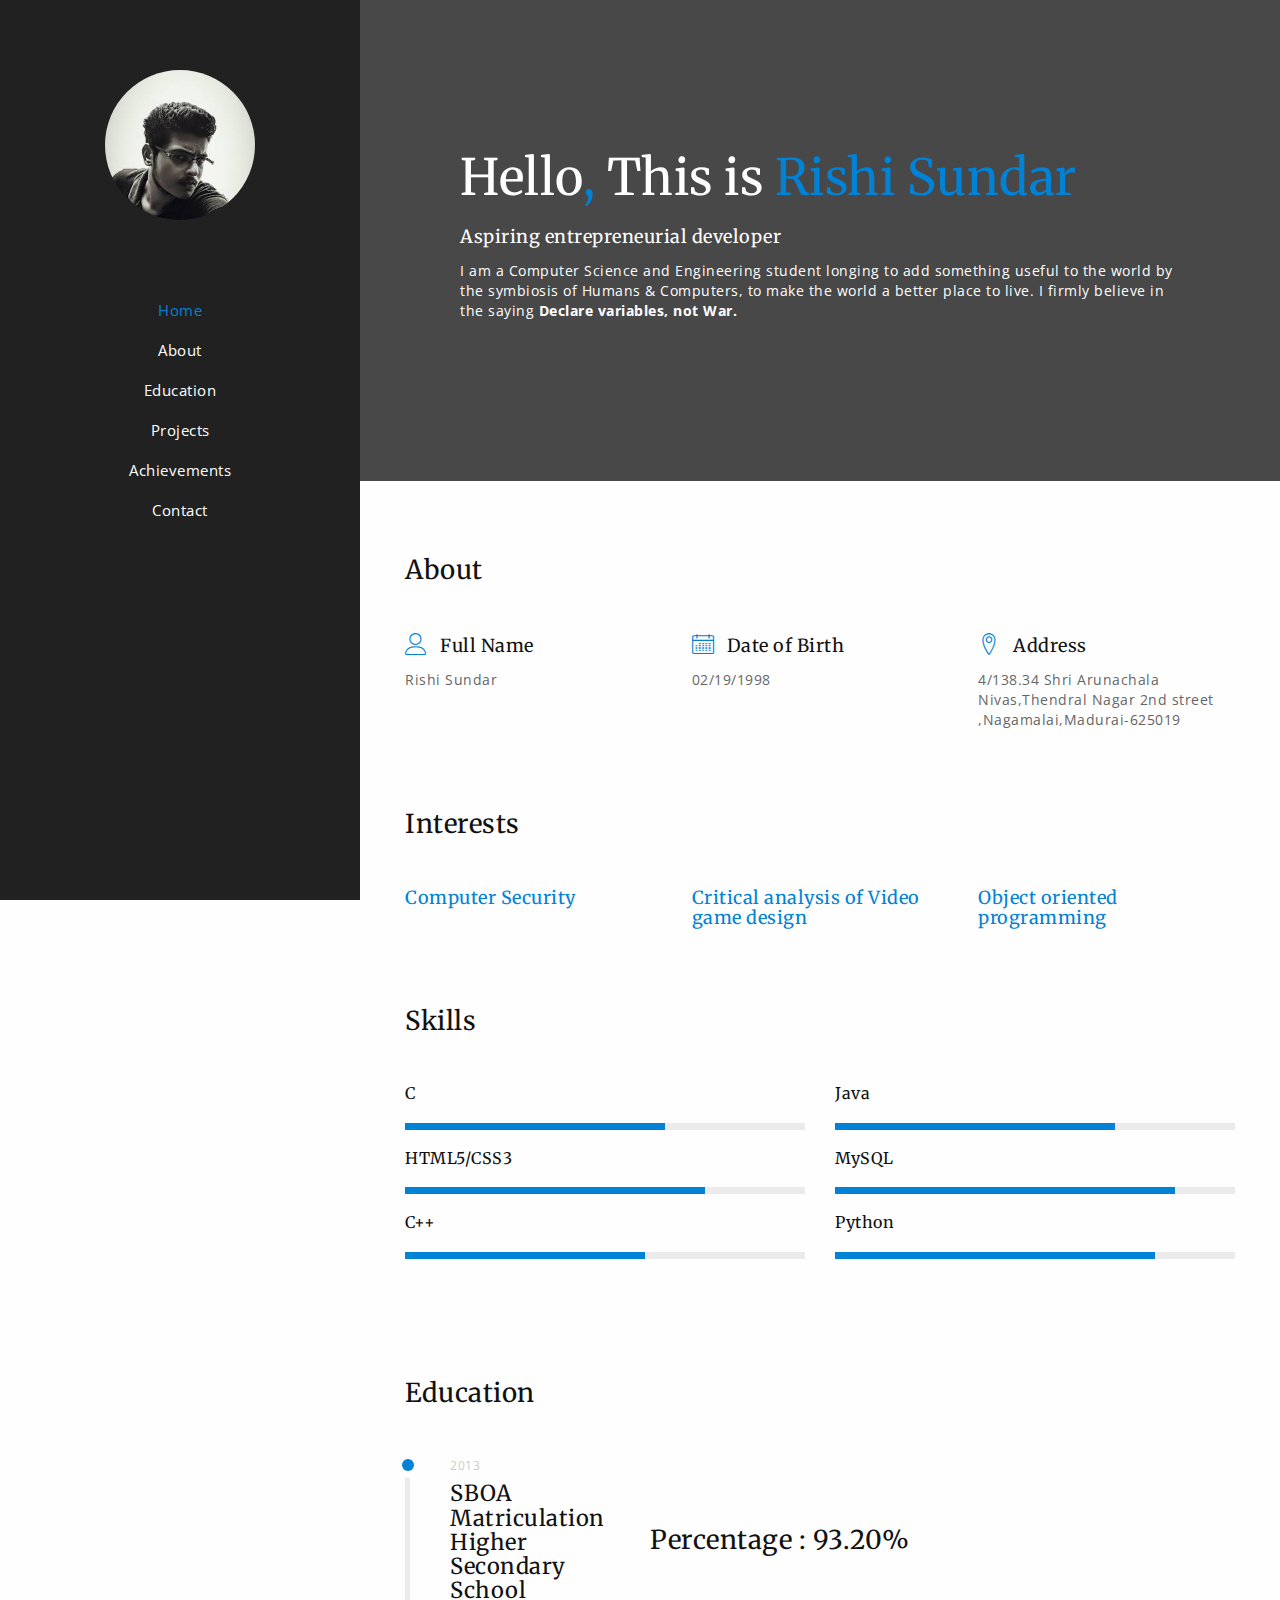
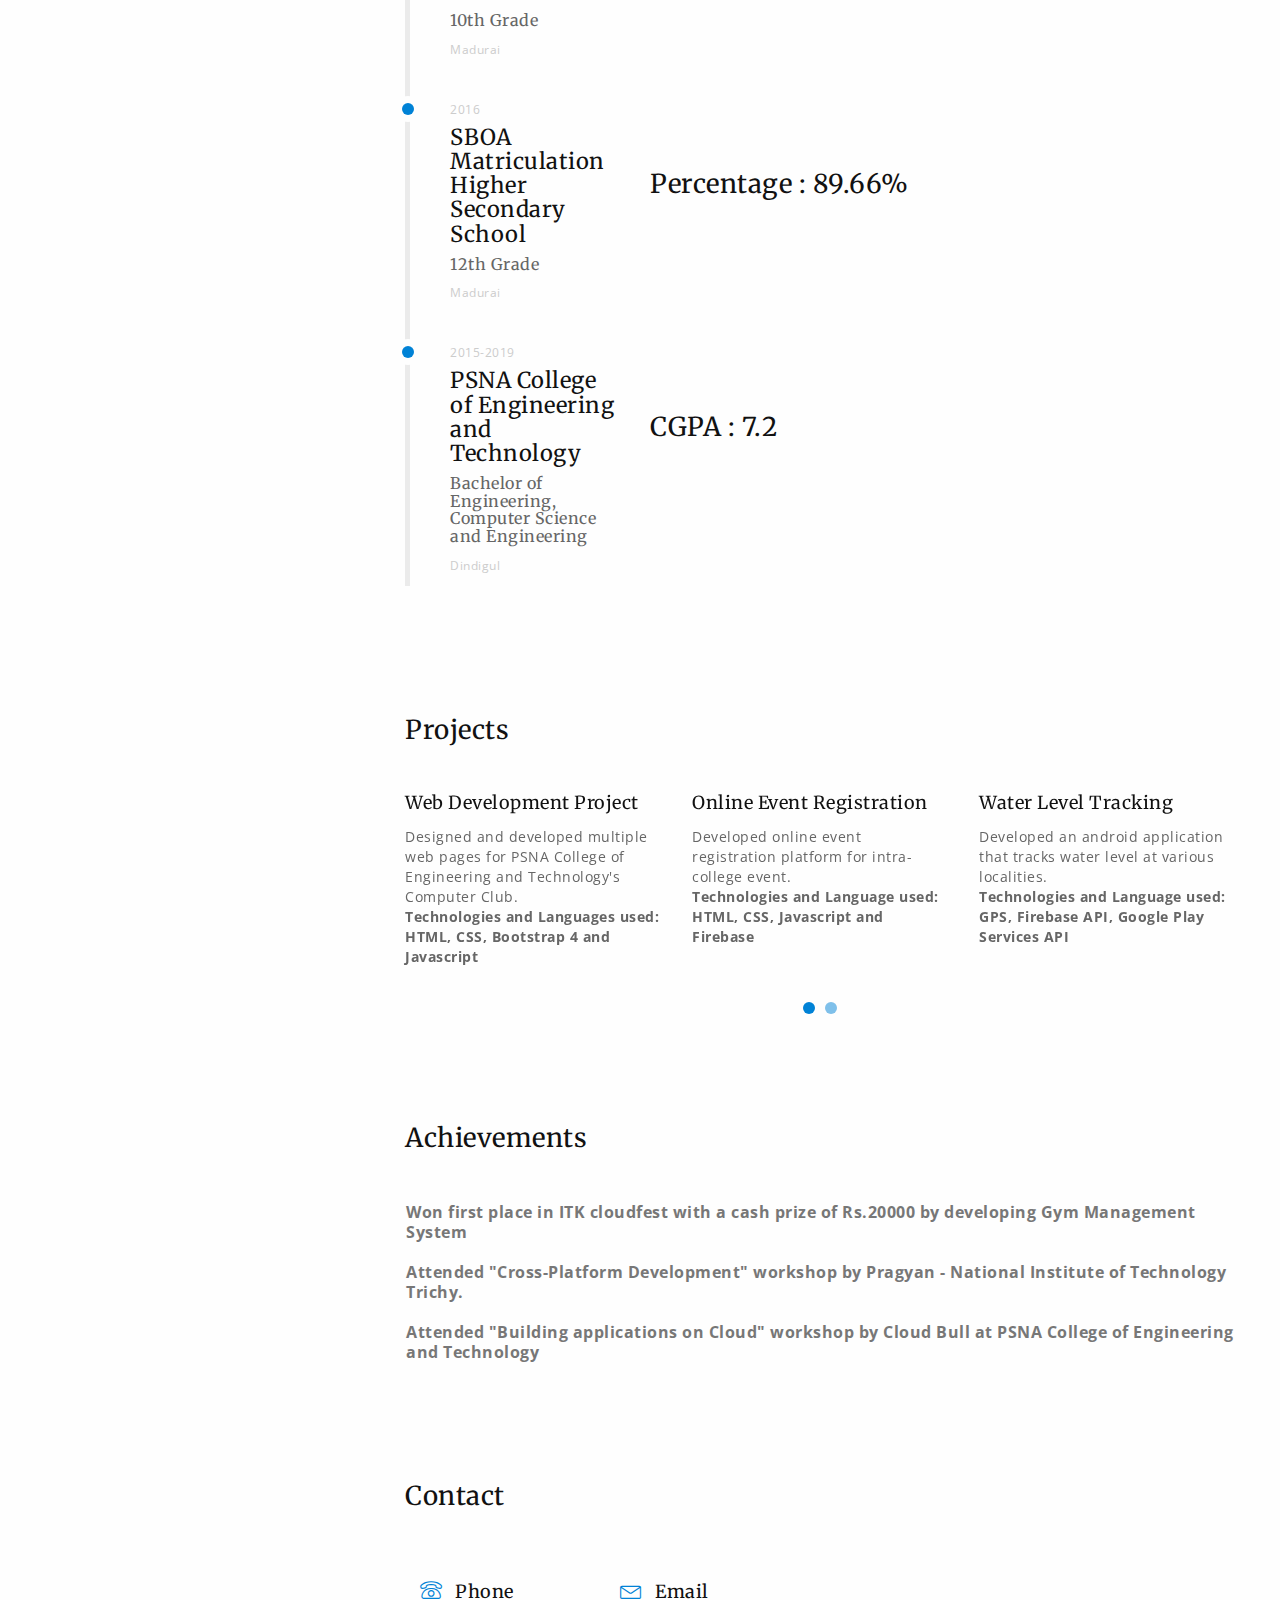
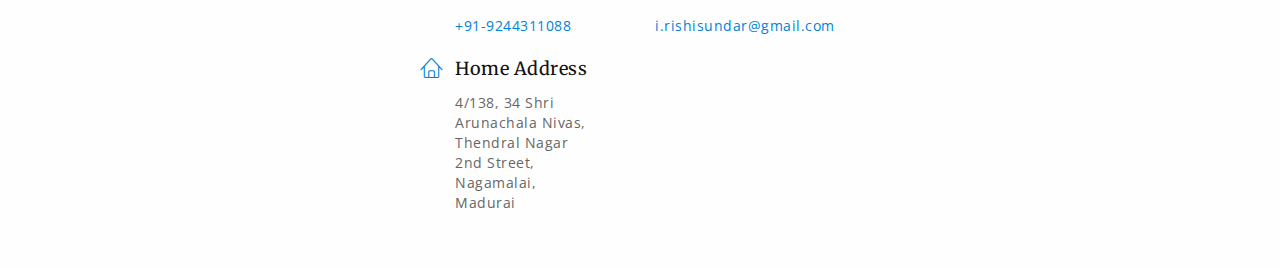
==== commit 812eb737: "Update index.html" ====
--- a/index.html
+++ b/index.html
@@ -337,11 +337,11 @@
                     <h3>Achievements<span class="text-primary"></span></h3>
                 </div>
                     <ul type="bullet">
-                        <li><b>Won first place in ITK cloudfest with a cash prize of Rs.20000 by developing Gym Management System</li>
+                        <li class="text-muted"><b>Won first place in ITK cloudfest with a cash prize of Rs.20000 by developing Gym Management System</li>
                         <br>
-                        <li><b>Attended "Cross-Platform Development" workshop by Pragyan - National Institute of Technology Trichy.</li>
+                        <li class="text-muted"><b>Attended "Cross-Platform Development" workshop by Pragyan - National Institute of Technology Trichy.</li>
                         <br>
-                        <li><b>Attended "Building applications on Cloud" workshop by Cloud Bull at PSNA College of Engineering and Technology</li>
+                        <li class="text-muted"><b>Attended "Building applications on Cloud" workshop by Cloud Bull at PSNA College of Engineering and Technology</li>
                     </ul>
             </div><!-- / container -->
         </section>
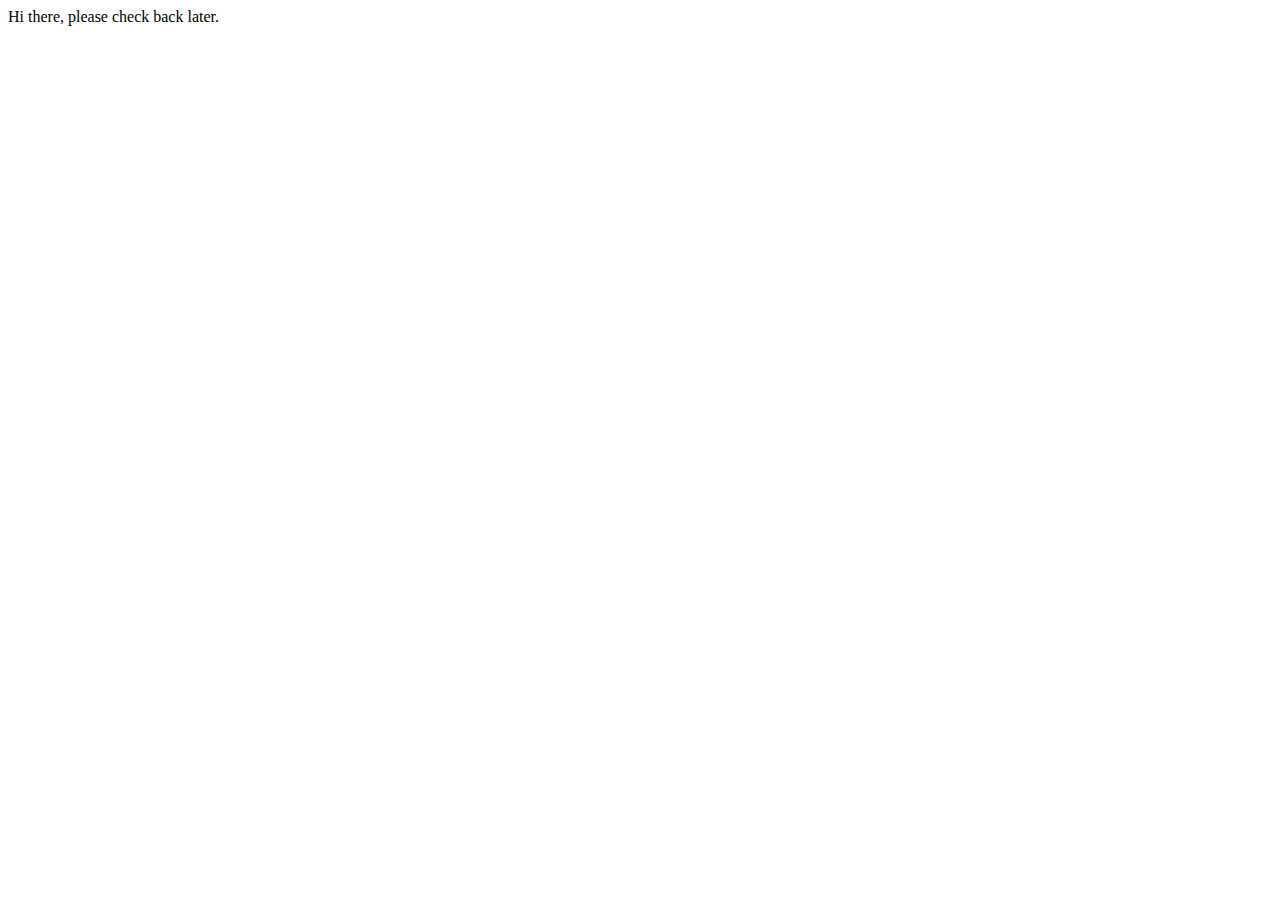
==== commit 15e00370: "Removed the old html and assets files unnecessary for the porfolio update and changed index.html wit" ====
--- a/index.html
+++ b/index.html
@@ -1,494 +1,11 @@
 <!DOCTYPE html>
 <html lang="en">
-
 <head>
-
-<meta charset="utf-8">
-<meta http-equiv="X-UA-Compatible" content="IE=edge">
-<meta name="viewport" content="width=device-width, initial-scale=1">
-<meta name="description" content="My Resume">
-
-<!-- favicon -->
-<link rel="icon" href="images/favicon.png">
-<!-- page title -->
-<title>My Portfolio</title>
-<!-- bootstrap css -->
-<link href="css/bootstrap.min.css" rel="stylesheet">
-<!-- css -->
-<link href="css/style.css" rel="stylesheet">
-<link href="css/animate.css" rel="stylesheet">
-<link href="css/owl.carousel.css" rel="stylesheet">
-<link href="css/owl.theme.css" rel="stylesheet">
-<!-- fonts -->
-<link href="https://fonts.googleapis.com/css?family=Merriweather" rel="stylesheet">
-<link href="https://fonts.googleapis.com/css?family=Open+Sans:400,700" rel="stylesheet">
-<link href="css/font-awesome.min.css" rel="stylesheet" type="text/css">
-<link href='fonts/FontAwesome.otf' rel='stylesheet' type='text/css'>
-<link rel="stylesheet" href="css/linear-icons.css">
-
-<!-- HTML5 shim and Respond.js for IE8 support of HTML5 elements and media queries -->
-<!-- WARNING: Respond.js doesn't work if you view the page via file:// -->
-<!--[if lt IE 9]>
-    <script src="https://oss.maxcdn.com/html5shiv/3.7.2/html5shiv.min.js"></script>
-    <script src="https://oss.maxcdn.com/respond/1.4.2/respond.min.js"></script>
-<![endif]-->
-
+    <meta charset="UTF-8">
+    <meta name="viewport" content="width=device-width, initial-scale=1.0">
+    <title>WIP</title>
 </head>
-
-<body class="main-demo">
-
-<!-- wrapper -->
-<div id="wrapper">
-
-<!-- side navigation -->
-<div id="sidebar-wrapper">
-    <ul class="sidebar-nav">
-        <li class="sidebar-brand">
-            <a href="#"><img src="[data-uri]" alt=""></a>
-		    <!---https://yt3.ggpht.com/a-/AN66SAxTSGGDUbEVM6SC7V3AytNDCEQgu-jf1Ujb1Q=s900-mo-c-c0xffffffff-rj-k-no-->
-		       </li>
-        <li class="active">
-            <a class="menu-item page-scroll" href="#home">Home</a>
-        </li>
-        <li>
-            <a class="menu-item page-scroll" href="#about">About</a>
-        </li>
-        <li>
-            <a class="menu-item page-scroll" href="#education">Education</a>
-        </li>
-        
-        <li>
-            <a class="menu-item page-scroll" href="#journal">Projects</a>
-        </li>
-        <li>
-            <a class="menu-item page-scroll" href="#journal">Achievements</a>
-        </li>
-        <li>
-            <a class="menu-item page-scroll" href="#contact">Contact</a>
-        </li>
-        
-    </ul>
-</div>
-<!-- / side navigation -->
-
-
-<!-- content -->
-<div id="page-content-wrapper" class="header">
-    <div class="container-fluid">
-        <!-- header -->
-        <div id="top" data-toggle="top"></div>
-        <a href="#menu-toggle" id="menu-toggle"><i class="lnr lnr-menu"></i></a>
-        <header id="home">
-            <div class="header-content">
-                <h2>Hello<span class="text-primary">,</span> This is <span class="text-primary">Rishi Sundar</span></h2>
-                <h5>Aspiring entrepreneurial developer</h5>
-                <p>I am a Computer Science and Engineering student longing to add something useful to the world by the symbiosis of Humans & Computers, to make the world a better place to live. I firmly believe in the saying <strong>Declare variables, not War.</strong></p>
-            </div>
-        </header>
-        <!-- / header -->
-
-        <!-- about -->
-        <section id="about">
-            <div class="container">
-                <div class="page-header space-left">
-                    <h3>About<span class="text-primary"></span></h3>
-                </div>
-                <div class="row">
-                    <div class="col-md-4 feature-left space-bottom">
-                        <div class="feature block">
-                            <div class="feature-icon">
-                                <i class="lnr lnr-user"></i>
-                            </div>
-                            <h5>Full Name</h5>
-                        </div>
-                        <p>Rishi Sundar</p>
-                      </div><!-- / feature -->
-
-                      <div class="col-md-4 feature-left space-bottom">
-                        <div class="feature block">
-                            <div class="feature-icon">
-                                <i class="lnr lnr-calendar-full"></i>
-                            </div>
-                            <h5>Date of Birth</h5>
-                        </div>
-                        <p>02/19/1998</p>
-                      </div><!-- / feature -->
-
-                      <div class="col-md-4 feature-left space-bottom">
-                        <div class="feature block">
-                            <div class="feature-icon">
-                                <i class="lnr lnr-map-marker"></i>
-                            </div>
-                            <h5>Address</h5>
-                        </div>
-                        <p>4/138.34 Shri Arunachala Nivas,Thendral Nagar 2nd street ,Nagamalai,Madurai-625019</p>
-                      </div><!-- / feature -->
-
-                </div><!-- / row -->
-                <!-- / features -->
-
-                <!-- awards -->
-                <div class="page-header space-left">
-                    <h3>Interests<span class="text-primary"></span></h3>
-                </div>
-                <div class="row">
-                    <div class="col-md-4">
-                        <div class="award">
-                            <h5 class="text-primary">Computer Security</h5>
-                            
-                        </div>
-                    </div><!-- / award -->
-
-                    <div class="col-md-4">
-                        <div class="award">
-                            <h5 class="text-primary">Critical analysis of Video game design</h5>
-                            
-                        </div>
-                    </div><!-- / award -->
-
-                    <div class="col-md-4">
-                        <div class="award">
-                            <h5 class="text-primary">Object oriented programming</h5>
-                            
-                        </div>
-                    </div><!-- / award -->
-                </div><!-- / row -->
-                <!-- / awards -->
-
-                <!-- facts -->
-                
-                <!-- / facts -->
-
-                <!-- skills -->
-                <div id="skills">
-                    <div class="page-header space-left">
-                        <h3>Skills<span class="text-primary"></span></h3>
-                    </div>
-                    <div class="row">
-                        <!-- progress-bars left -->
-                        <div class="col-sm-6">
-                            <h6 class="progress-title">C</h6>
-                            <div class="progress">
-                                <div class="progress-bar progress-bar-primary animated fadeInLeft" role="progressbar" aria-valuenow="90" aria-valuemin="0" aria-valuemax="100" style="width: 65%">
-                                </div>
-                            </div><!-- / progress -->
-
-                            <h6 class="progress-title">HTML5/CSS3</h6>
-                            <div class="progress">
-                                <div class="progress-bar progress-bar-primary animated fadeInLeft" role="progressbar" aria-valuenow="85" aria-valuemin="0" aria-valuemax="100" style="width: 75%">
-                                </div>
-                            </div><!-- / progress -->
-
-                            <h6 class="progress-title">C++</h6>
-                            <div class="progress">
-                                <div class="progress-bar progress-bar-primary animated fadeInLeft" role="progressbar" aria-valuenow="85" aria-valuemin="0" aria-valuemax="100" style="width: 60%">
-                                </div>
-                            </div><!-- / progress -->
-                           
-                        </div>
-                        <!-- / progress-bars left -->
-
-                        <!-- progress-bars right -->
-                        <div class="col-sm-6">
-                            <h6 class="progress-title">Java</h6>
-                            <div class="progress">
-                                <div class="progress-bar progress-bar-primary animated fadeInLeft" role="progressbar" aria-valuenow="70" aria-valuemin="0" aria-valuemax="100" style="width: 70%">
-                                </div>
-                            </div><!-- / progress -->
-
-                  
-                      <h6 class="progress-title">MySQL</h6>
-                            <div class="progress">
-                                <div class="progress-bar progress-bar-primary animated fadeInLeft" role="progressbar" aria-valuenow="85" aria-valuemin="0" aria-valuemax="100" style="width: 85%">
-                                </div>
-                            </div><!-- / progress -->
-                          
-							
-							
-							
-                            <h6 class="progress-title">Python</h6>
-                            <div class="progress">
-                                <div class="progress-bar progress-bar-primary animated fadeInLeft" role="progressbar" aria-valuenow="60" aria-valuemin="0" aria-valuemax="100" style="width: 80%">
-                                </div>
-                            </div><!-- / progress -->
-                        </div>
-                        <!-- / progress-bars right -->
-                    </div><!-- / row -->
-                </div>
-                <!-- / skills -->
-            </div><!-- / container -->
-        </section>
-        <!-- / about -->
-
-        <!-- education -->
-        <section id="education">
-            <div class="container">
-                <div class="page-header">
-                    <h3>Education<span class="text-primary"></span></h3>
-                </div>
-                <div class="timeline  border-color">
-
-                    <div class="timeline-item">
-                        <div class="timeline-point  off-timeline-point  point-color"></div>
-                        <div class="row">
-                            <div class="col-md-3 timeline-info">
-                                <p class="timeline-date">2013</p>
-                                <h4 class="timeline-com">SBOA Matriculation Higher Secondary School</h4>
-                                <h6 class="timeline-role">10th Grade</h6>
-                                <p class="timeline-location">Madurai</p>
-                            </div><!-- / timeline-info -->
-                            <div class="col-md-9 timeline-details">
-                                <p><br><br><br>
-                                <h3>Percentage : 93.20%</h3>
-                                </p>
-                            </div><!-- / timeline-details -->
-                        </div><!-- / row -->
-                    </div><!-- / timeline-item -->
-
-                    <div class="timeline-item">
-                        <div class="timeline-point  off-timeline-point  point-color"></div>
-                        <div class="row">
-                            <div class="col-md-3 timeline-info">
-                                <p class="timeline-date">2016</p>
-                                <h4 class="timeline-com">SBOA Matriculation Higher Secondary School</h4>
-                                <h6 class="timeline-role">12th Grade</h6>
-                                <p class="timeline-location">Madurai</p>
-                            </div><!-- / timeline-info -->
-                            <div class="col-md-9 timeline-details">
-                                <p><br><br><br>
-                                    <h3>Percentage : 89.66%</h3>
-                                </p>
-                            </div><!-- / timeline-details -->
-                        </div><!-- / row -->
-                    </div><!-- / timeline-item -->
-
-                    <div class="timeline-item">
-                        <div class="timeline-point  off-timeline-point  point-color"></div>
-                        <div class="row">
-                            <div class="col-md-3 timeline-info">
-                                <p class="timeline-date">2015-2019</p>
-                                <h4 class="timeline-com">PSNA College of Engineering and Technology</h4>
-                                <h6 class="timeline-role">Bachelor of Engineering, Computer Science and Engineering</h6>
-                                <p class="timeline-location">Dindigul</p>
-                            </div><!-- / timeline-info -->
-                            <div class="col-md-9 timeline-details">
-                                <p><br><br><br>
-                                    <h3>CGPA : 7.2</h3>
-                                </p>
-                            </div><!-- / timeline-details -->
-                        </div><!-- / row -->
-                    </div><!-- / timeline-item -->
-
-                </div><!-- / timeline -->
-            </div><!-- / container -->
-        </section>
-        <!-- / education -->
-
-        
-
-
-        <!-- journal -->
-        <section id="journal">
-            <div class="container">
-                <div class="page-header space-left">
-                    <h3>Projects<span class="text-primary"></span></h3>
-                </div>
-                <div id="posts-carousel" class="owl-carousel">
-                    <div class="blog block carousel-post">
-                        
-                        <h5>Web Development Project</h5>
-                        <p>Designed and developed multiple web pages for PSNA College of Engineering and Technology's Computer Club.
-                            <br><b>Technologies and Languages used: HTML, CSS, Bootstrap 4 and Javascript </b>
-                            </p>
-                        
-                    </div><!-- / carousel-post -->
-
-                    <div class="blog block carousel-post">
-                        <h5>Online Event Registration</h5>
-                        <p> Developed online event registration platform for intra-college event.
-                            <br><b>Technologies and Language used: HTML, CSS, Javascript and Firebase</b>
-                        </p>
-                    
-                    </div><!-- / carousel-post -->
-
-                    <div class="blog block carousel-post">
-                        <h5>Water Level Tracking</h5>
-                        <p> Developed an android application that tracks water level at various localities.
-                            <br><b>Technologies and Language used: GPS, Firebase API, Google Play Services API</b>
-                        </p>
-                    
-                    </div><!-- / carousel-post -->
-
-                    <div class="blog block carousel-post">
-                        <h5>Intrusion Detection App</h5>
-                        <p>Developed an Android application that alerts the users whenever camera in active and thereby inform them of intrusion.
-                            <br><b>Technologies and Language used: Camera API, Android Studio</b>
-                        </p>
-                    
-                    </div><!-- / carousel-post -->
-                </div><!-- / posts-carousel -->
-            </div><!-- / container -->
-        </section>
-        <!-- / journal -->
-
-        <section id="Achievements">
-            <div class="container">
-                <div class="page-header space-left">
-                    <h3>Achievements<span class="text-primary"></span></h3>
-                </div>
-                    <ul type="bullet">
-                        <li class="text-muted"><b>Won first place in ITK cloudfest with a cash prize of Rs.20000 by developing Gym Management System</li>
-                        <br>
-                        <li class="text-muted"><b>Attended "Cross-Platform Development" workshop by Pragyan - National Institute of Technology Trichy.</li>
-                        <br>
-                        <li class="text-muted"><b>Attended "Building applications on Cloud" workshop by Cloud Bull at PSNA College of Engineering and Technology</li>
-                    </ul>
-            </div><!-- / container -->
-        </section>
-
-        <!-- contact -->
-        <section id="contact">
-            <div class="container">
-                <div class="page-header space-left">
-                    <h3>Contact<span class="text-primary"></span></h3>
-                </div>
-                <div class="row">
-                    <div class="col-md-6 space-bottom">
-                       
-
-                        
-
-                        <div class="row">
-                            <div class="col-sm-6 feature-left space-top">
-                                <div class="feature block">
-                                    <div class="feature-icon">
-                                        <i class="lnr lnr-phone"></i>
-                                    </div>
-                                    <h5>Phone</h5>
-                                    <a href="tel:+919244311088">+91-9244311088</a>
-                                </div><!-- / feature-block -->
-                            </div><!-- / col-md-6 feature-left -->
-
-                            <div class="col-sm-6 feature-left space-top">
-                                <div class="feature block">
-                                    <div class="feature-icon">
-                                        <i class="lnr lnr-envelope"></i>
-                                    </div>
-                                    <h5>Email</h5>
-                                    <a href="mailto:i.rishisundar@gmail.com" class="contact-info-text">i.rishisundar@gmail.com</a>
-                                </div><!-- / feature-block -->
-                            </div><!-- / col-md-6 feature-left -->
-                        </div><!-- / row -->
-
-                        <div class="row">
-                            <div class="col-sm-6 feature-left space-top">
-                                <div class="feature block">
-                                    <div class="feature-icon">
-                                        <i class="lnr lnr-home"></i>
-                                    </div>
-                                    <h5>Home Address</h5>
-                                    <p>4/138, 34 Shri Arunachala Nivas, Thendral Nagar 2nd Street, Nagamalai, Madurai</p>
-                                </div><!-- / feature-block -->
-                            </div><!-- / col-md-6 feature-left -->
-
-                            
-                        </div><!-- / row -->
-                
-                    </div><!-- / col-md-6 -->
-
-                    <div class="col-md-6">
-                        <!-- contact form-->
-                        <!-- / contact form -->
-                    </div><!-- / col-md-6 -->
-                </div><!-- / row -->
-            </div><!-- / container -->
-        </section>
-        <!-- / contact -->
-
-        <footer>
-            <div class="container">
-                
-                    <span class="social pull-right">
-                       
-                    </span>
-                </p>
-            </div><!-- / container -->
-        </footer><!-- / light-footer -->
-
-        <!-- scroll to top -->
-        <a href="#top" class="scroll-to-top page-scroll is-hidden" data-nav-status="toggle"><i class="fa fa-angle-up"></i></a>
-        <!-- / scroll to top -->
-
-    </div><!-- / container-fluid -->
-</div><!-- / page-content-wrapper -->
-
-</div><!-- / wrapper -->
-
-<!-- javascript -->
-<script src="js/jquery.min.js"></script>
-<script src="js/bootstrap.min.js"></script>
-<script src="js/jquery.easing.min.js"></script>
-
-<!-- menu toggle script -->
-<script>
-    $("#menu-toggle").click(function(e) {
-        e.preventDefault();
-        $("#wrapper").toggleClass("toggled");
-    });
-</script>
-<!-- / menu toggle script -->
-
-<!-- nav scroll -->
-<script src="js/scrolling-nav.js"></script>
-<script>
-$(".sidebar-nav a").on("click", function(){
-   $(".sidebar-nav").find(".active").removeClass("active");
-   $(this).parent().addClass("active");
-});
-</script>
-<!-- / nav scroll -->
-
-<!-- contact form -->
-<script src="js/validator.min.js" type="text/javascript"></script>
-<script src="js/form-scripts.js" type="text/javascript"></script>
-<!-- / contact form -->
-
-<!-- facts counter -->
-<script src="js/jquery.countTo.js"></script>
- <script type="text/javascript">
-      $('.timer').countTo({
-        refreshInterval: 60,
-        formatter: function (value, options) {
-          return value.toFixed(options.decimals);
-        },
-      });
-</script>
-<!-- / facts counter -->
-
-<!-- portfolio script -->
-<script src="js/jquery.shuffle.min.js"></script>
-<script src="js/custom.js"></script>
-<!-- / portfolio script -->
-
-<!-- posts carousel -->
-<script src="js/owl.carousel.min.js"></script>
-<script>
-    $(document).ready(function() {
-      $("#posts-carousel").owlCarousel({
-        items : 3,
-        itemsDesktop : [1199,3],
-        itemsDesktopSmall : [979,3]
-      });
-
-    });
-</script>
-<!-- / posts carousel -->
-
-<!-- hide nav -->
-<script src="js/hide-nav.js"></script>
-<!-- / hide nav -->
-
-<!-- / javascript -->
+<body>
+    Hi there, please check back later.
 </body>
-
-</html>
+</html>